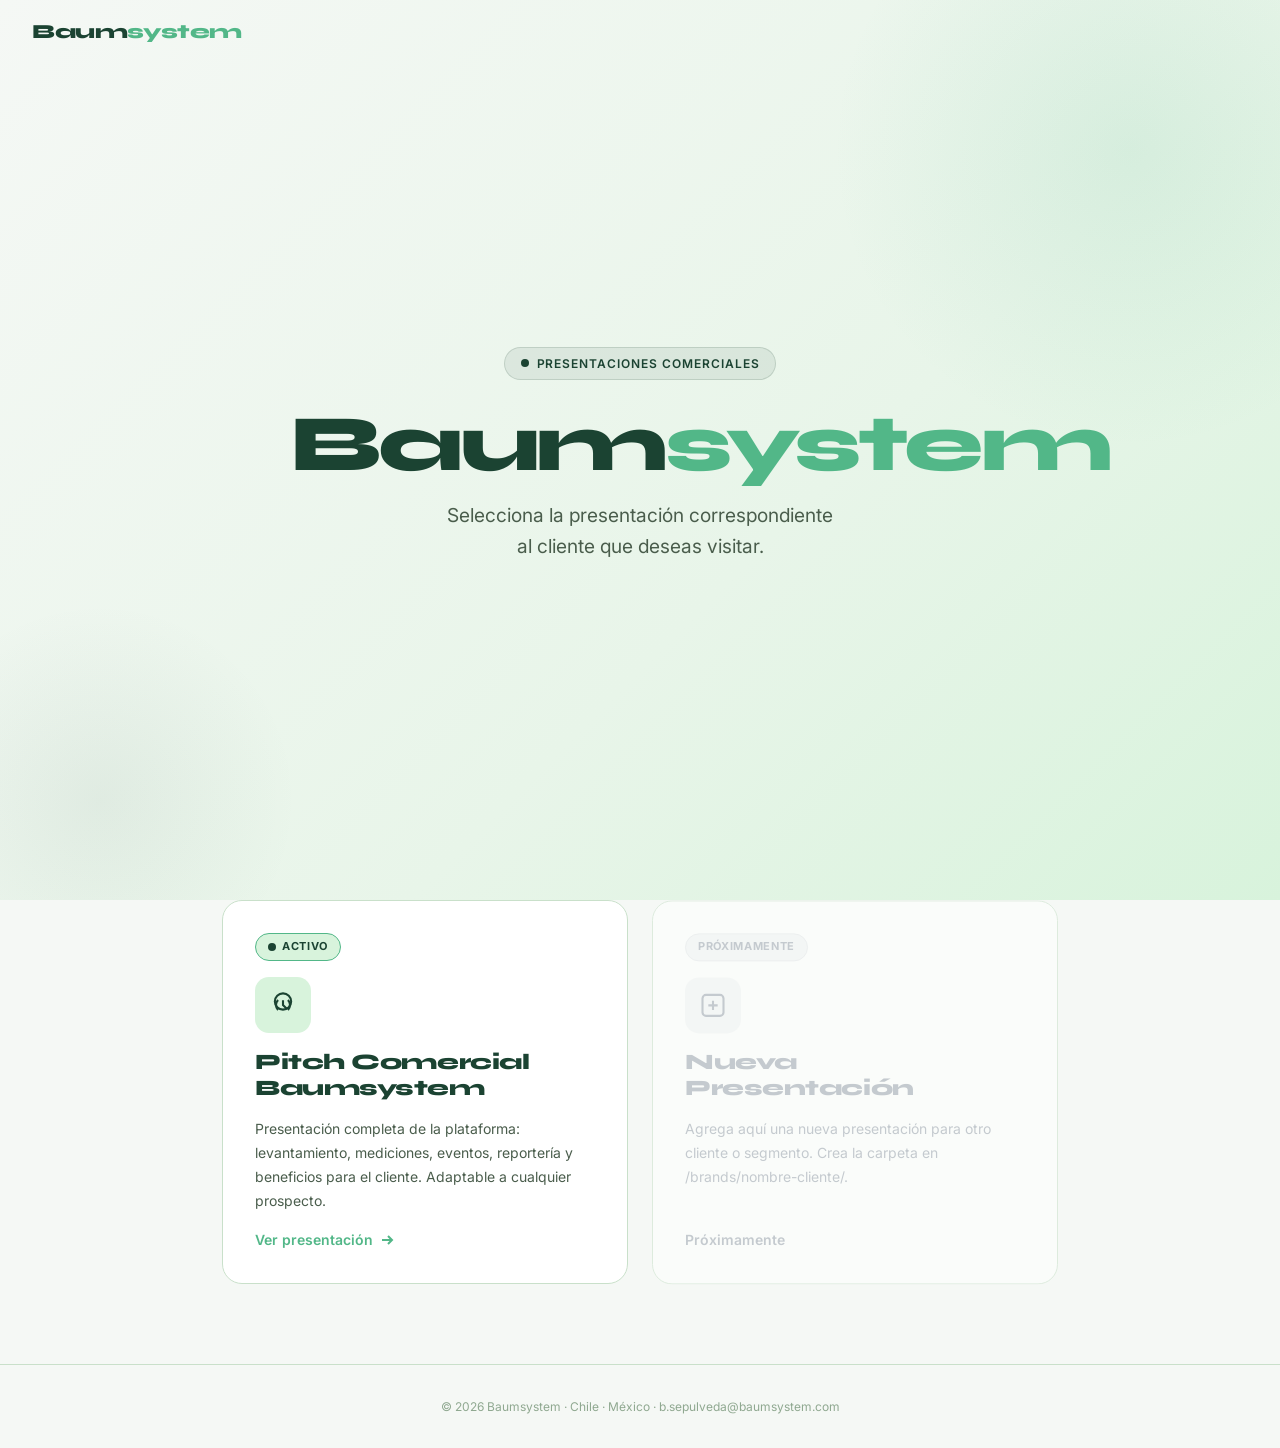
==== index.html @ bb7f71d2 "Add files via upload" ====
<!DOCTYPE html>
<html lang="es">
<head>
  <meta charset="UTF-8" />
  <meta name="viewport" content="width=device-width, initial-scale=1.0" />
  <title>Baumsystem — Presentaciones Comerciales</title>
  <meta name="description" content="Baumsystem: plataforma de gestión de sistemas de riego agrícola." />

  <!-- Google Fonts -->
  <link rel="preconnect" href="https://fonts.googleapis.com" />
  <link rel="preconnect" href="https://fonts.gstatic.com" crossorigin />
  <link href="https://fonts.googleapis.com/css2?family=Syne:wght@700;800&family=Inter:wght@400;500;600;700&display=swap" rel="stylesheet" />

  <!-- Shared styles -->
  <link rel="stylesheet" href="shared/css/base.css" />

  <style>
    /* Landing page specific overrides */
    body { background: #F5F8F5; }

    .landing-hero {
      min-height: 100vh;
      display: flex;
      flex-direction: column;
      align-items: center;
      justify-content: center;
      text-align: center;
      padding: 120px 2rem 4rem;
      background: linear-gradient(135deg, #F5F8F5 0%, #E8F5E9 60%, #D8F3DC 100%);
      position: relative;
      overflow: hidden;
    }

    .landing-hero__decor {
      position: absolute;
      inset: 0;
      pointer-events: none;
      overflow: hidden;
    }

    .landing-hero__decor-circle {
      position: absolute;
      border-radius: 50%;
    }

    .landing-hero__decor-circle--1 {
      width: 600px; height: 600px;
      background: radial-gradient(circle, rgba(82,183,136,0.12) 0%, transparent 70%);
      right: -150px; top: -150px;
    }

    .landing-hero__decor-circle--2 {
      width: 400px; height: 400px;
      background: radial-gradient(circle, rgba(27,67,50,0.06) 0%, transparent 70%);
      left: -100px; bottom: -100px;
    }

    .landing-hero__content {
      position: relative;
      z-index: 1;
      max-width: 700px;
    }

    .landing-hero__badge {
      display: inline-flex;
      align-items: center;
      gap: 8px;
      padding: 6px 16px;
      background: rgba(27,67,50,0.08);
      border: 1px solid rgba(27,67,50,0.15);
      border-radius: 999px;
      font-size: 12px;
      font-weight: 600;
      color: #1B4332;
      letter-spacing: 0.08em;
      text-transform: uppercase;
      margin-bottom: 24px;
    }

    .landing-hero__logo {
      font-family: 'Syne', sans-serif;
      font-size: clamp(2.5rem, 8vw, 5rem);
      font-weight: 800;
      letter-spacing: -0.04em;
      color: #1B4332;
      line-height: 1;
      margin-bottom: 16px;
    }

    .landing-hero__logo span { color: #52B788; }

    .landing-hero__sub {
      font-size: clamp(1rem, 2.5vw, 1.2rem);
      color: #4A5D4C;
      line-height: 1.6;
      margin-bottom: 48px;
    }

    /* Presentations grid */
    .landing-grid {
      max-width: 900px;
      margin: 0 auto;
      padding: 0 2rem 5rem;
      display: grid;
      grid-template-columns: repeat(auto-fit, minmax(280px, 1fr));
      gap: 24px;
    }

    .landing-card {
      background: white;
      border: 1px solid #C9E0CA;
      border-radius: 20px;
      padding: 32px;
      text-decoration: none;
      color: inherit;
      transition: transform 300ms ease, box-shadow 300ms ease, border-color 300ms ease;
      display: flex;
      flex-direction: column;
      gap: 16px;
    }

    .landing-card:hover {
      transform: translateY(-6px);
      box-shadow: 0 24px 64px rgba(0,0,0,0.1);
      border-color: #52B788;
    }

    .landing-card__badge {
      display: inline-flex;
      align-items: center;
      gap: 6px;
      padding: 4px 12px;
      border-radius: 999px;
      font-size: 11px;
      font-weight: 700;
      letter-spacing: 0.06em;
      text-transform: uppercase;
      width: fit-content;
    }

    .landing-card__badge--active {
      background: #D8F3DC;
      color: #1B4332;
      border: 1px solid #52B788;
    }

    .landing-card__badge--coming {
      background: #F3F4F6;
      color: #9CA3AF;
      border: 1px solid #E5E7EB;
    }

    .landing-card__icon {
      width: 56px;
      height: 56px;
      border-radius: 14px;
      background: #D8F3DC;
      display: flex;
      align-items: center;
      justify-content: center;
      color: #1B4332;
    }

    .landing-card__title {
      font-family: 'Syne', sans-serif;
      font-size: 1.375rem;
      font-weight: 800;
      color: #1B4332;
      letter-spacing: -0.02em;
      line-height: 1.2;
    }

    .landing-card__desc {
      font-size: 0.875rem;
      color: #4A5D4C;
      line-height: 1.7;
    }

    .landing-card__cta {
      display: flex;
      align-items: center;
      gap: 6px;
      font-size: 0.875rem;
      font-weight: 600;
      color: #52B788;
      margin-top: auto;
    }

    .landing-card:hover .landing-card__cta svg {
      transform: translateX(4px);
    }

    .landing-card__cta svg {
      transition: transform 200ms ease;
    }

    .landing-card--disabled {
      opacity: 0.55;
      pointer-events: none;
    }

    /* Footer */
    .landing-footer {
      text-align: center;
      padding: 2rem;
      font-size: 0.75rem;
      color: #8FA890;
      border-top: 1px solid #C9E0CA;
    }
  </style>
</head>
<body>

  <!-- Minimal nav -->
  <nav class="site-nav" id="siteNav">
    <span class="nav-logo">Baum<span>system</span></span>
  </nav>

  <!-- Hero -->
  <section class="landing-hero">
    <div class="landing-hero__decor" aria-hidden="true">
      <div class="landing-hero__decor-circle landing-hero__decor-circle--1"></div>
      <div class="landing-hero__decor-circle landing-hero__decor-circle--2"></div>
    </div>

    <div class="landing-hero__content">
      <div class="landing-hero__badge">
        <svg width="8" height="8" viewBox="0 0 8 8" fill="currentColor"><circle cx="4" cy="4" r="4"/></svg>
        Presentaciones Comerciales
      </div>
      <h1 class="landing-hero__logo">Baum<span>system</span></h1>
      <p class="landing-hero__sub">
        Selecciona la presentación correspondiente<br/>al cliente que deseas visitar.
      </p>
    </div>
  </section>

  <!-- Presentations grid -->
  <div class="landing-grid">

    <!-- Baumsystem main pitch -->
    <a href="brands/baumsystem/" class="landing-card">
      <div class="landing-card__badge landing-card__badge--active">
        <svg width="8" height="8" viewBox="0 0 8 8" fill="currentColor"><circle cx="4" cy="4" r="4"/></svg>
        Activo
      </div>
      <div class="landing-card__icon">
        <svg width="28" height="28" fill="none" stroke="currentColor" stroke-width="1.8" viewBox="0 0 24 24">
          <path d="M12 2a7 7 0 1 0 0 14A7 7 0 0 0 12 2z"/>
          <path d="M16.24 7.76a6 6 0 0 1 0 8.49M7.76 16.24a6 6 0 0 1 0-8.49"/>
          <path d="M12 8v4l3 3"/>
        </svg>
      </div>
      <div class="landing-card__title">Pitch Comercial<br/>Baumsystem</div>
      <div class="landing-card__desc">Presentación completa de la plataforma: levantamiento, mediciones, eventos, reportería y beneficios para el cliente. Adaptable a cualquier prospecto.</div>
      <div class="landing-card__cta">
        Ver presentación
        <svg width="16" height="16" viewBox="0 0 16 16" fill="none" stroke="currentColor" stroke-width="2">
          <path d="M3 8h10M9 4l4 4-4 4"/>
        </svg>
      </div>
    </a>

    <!-- Placeholder 2 -->
    <div class="landing-card landing-card--disabled">
      <div class="landing-card__badge landing-card__badge--coming">Próximamente</div>
      <div class="landing-card__icon" style="background:#F3F4F6;color:#9CA3AF;">
        <svg width="28" height="28" fill="none" stroke="currentColor" stroke-width="1.8" viewBox="0 0 24 24">
          <rect x="3" y="3" width="18" height="18" rx="3"/>
          <path d="M12 8v8M8 12h8"/>
        </svg>
      </div>
      <div class="landing-card__title" style="color:#9CA3AF;">Nueva Presentación</div>
      <div class="landing-card__desc" style="color:#9CA3AF;">Agrega aquí una nueva presentación para otro cliente o segmento. Crea la carpeta en /brands/nombre-cliente/.</div>
      <div class="landing-card__cta" style="color:#9CA3AF;">
        Próximamente
      </div>
    </div>

  </div>

  <!-- Footer -->
  <footer class="landing-footer">
    © 2026 Baumsystem · Chile · México · b.sepulveda@baumsystem.com
  </footer>

  <!-- GSAP for nav scroll effect -->
  <script src="https://cdnjs.cloudflare.com/ajax/libs/gsap/3.12.5/gsap.min.js"></script>
  <script src="shared/js/core.js"></script>
  <script>
    // Animate cards on load
    if (typeof gsap !== 'undefined') {
      gsap.from('.landing-hero__content > *', {
        opacity: 0,
        y: 30,
        stagger: 0.15,
        duration: 0.8,
        ease: 'power2.out',
        delay: 0.2
      });

      gsap.from('.landing-card', {
        opacity: 0,
        y: 40,
        stagger: 0.15,
        duration: 0.7,
        ease: 'power2.out',
        delay: 0.6
      });
    }
  </script>
</body>
</html>
---- shared/css/base.css ----
/* =============================================
   BASE.CSS — Baumsystem Pitch Deck System
   Shared styles, variables, layout, components
   ============================================= */

/* ---- 1. CSS Custom Properties (Root) ---- */
:root {
  /* Colors — override in theme.css */
  --color-primary:        #1B4332;
  --color-primary-light:  #2D6A4F;
  --color-accent:         #52B788;
  --color-accent-light:   #74C69D;
  --color-accent-xlight:  #D8F3DC;
  --color-bg:             #F8FAF7;
  --color-surface:        #FFFFFF;
  --color-surface-2:      #F0F4F0;
  --color-border:         #D4E6D4;
  --color-text:           #1C1C1E;
  --color-text-medium:    #4A5568;
  --color-text-light:     #8A9BA8;
  --color-dark-section:   #0D2318;
  --color-dark-text:      #E8F5E9;

  /* Typography */
  --font-sans:   'Inter', -apple-system, BlinkMacSystemFont, sans-serif;
  --font-display:'Syne', 'Inter', sans-serif;
  --font-mono:   'JetBrains Mono', 'Courier New', monospace;

  /* Type scale */
  --text-xs:   0.75rem;
  --text-sm:   0.875rem;
  --text-base: 1rem;
  --text-lg:   1.125rem;
  --text-xl:   1.25rem;
  --text-2xl:  1.5rem;
  --text-3xl:  1.875rem;
  --text-4xl:  2.25rem;
  --text-5xl:  3rem;
  --text-6xl:  3.75rem;
  --text-7xl:  4.5rem;
  --text-8xl:  6rem;

  /* Spacing */
  --space-1:  0.25rem;
  --space-2:  0.5rem;
  --space-3:  0.75rem;
  --space-4:  1rem;
  --space-5:  1.25rem;
  --space-6:  1.5rem;
  --space-8:  2rem;
  --space-10: 2.5rem;
  --space-12: 3rem;
  --space-16: 4rem;
  --space-20: 5rem;
  --space-24: 6rem;
  --space-32: 8rem;

  /* Border radius */
  --radius-sm:   6px;
  --radius-md:   12px;
  --radius-lg:   20px;
  --radius-xl:   32px;
  --radius-full: 9999px;

  /* Shadows */
  --shadow-sm:  0 1px 3px rgba(0,0,0,0.06), 0 1px 2px rgba(0,0,0,0.04);
  --shadow-md:  0 4px 16px rgba(0,0,0,0.08), 0 2px 8px rgba(0,0,0,0.04);
  --shadow-lg:  0 12px 40px rgba(0,0,0,0.10), 0 4px 16px rgba(0,0,0,0.06);
  --shadow-xl:  0 24px 64px rgba(0,0,0,0.12), 0 8px 24px rgba(0,0,0,0.08);

  /* Transitions */
  --transition-fast:   150ms cubic-bezier(0.4, 0, 0.2, 1);
  --transition-base:   300ms cubic-bezier(0.4, 0, 0.2, 1);
  --transition-slow:   500ms cubic-bezier(0.4, 0, 0.2, 1);
}

/* ---- 2. Reset ---- */
*, *::before, *::after {
  box-sizing: border-box;
  margin: 0;
  padding: 0;
}

html {
  scroll-behavior: smooth;
  font-size: 16px;
  -webkit-text-size-adjust: 100%;
}

body {
  font-family: var(--font-sans);
  background-color: var(--color-bg);
  color: var(--color-text);
  line-height: 1.6;
  overflow-x: hidden;
  -webkit-font-smoothing: antialiased;
  -moz-osx-font-smoothing: grayscale;
}

img, video, svg {
  display: block;
  max-width: 100%;
}

a {
  color: inherit;
  text-decoration: none;
}

button {
  cursor: pointer;
  border: none;
  background: none;
  font-family: inherit;
}

ul, ol { list-style: none; }

/* ---- 3. Progress Bar ---- */
.progress-bar {
  position: fixed;
  top: 0;
  left: 0;
  width: 0%;
  height: 3px;
  background: linear-gradient(90deg, var(--color-accent), var(--color-accent-light));
  z-index: 9999;
  transition: width 0.1s linear;
  transform-origin: left;
}

/* ---- 4. Navigation ---- */
.site-nav {
  position: fixed;
  top: 0;
  left: 0;
  right: 0;
  z-index: 100;
  padding: var(--space-4) var(--space-8);
  display: flex;
  align-items: center;
  justify-content: space-between;
  transition: background var(--transition-base), backdrop-filter var(--transition-base);
}

.site-nav.scrolled {
  background: rgba(255,255,255,0.92);
  backdrop-filter: blur(12px);
  -webkit-backdrop-filter: blur(12px);
  border-bottom: 1px solid var(--color-border);
}

.site-nav.dark {
  background: rgba(13,35,24,0.92);
  backdrop-filter: blur(12px);
  -webkit-backdrop-filter: blur(12px);
}

.nav-logo {
  font-family: var(--font-display);
  font-size: var(--text-xl);
  font-weight: 800;
  color: var(--color-primary);
  letter-spacing: -0.02em;
}

.nav-logo span {
  color: var(--color-accent);
}

.nav-links {
  display: flex;
  gap: var(--space-8);
  align-items: center;
}

.nav-links a {
  font-size: var(--text-sm);
  font-weight: 500;
  color: var(--color-text-medium);
  transition: color var(--transition-fast);
}

.nav-links a:hover { color: var(--color-primary); }

.nav-cta {
  padding: var(--space-2) var(--space-6);
  background: var(--color-primary);
  color: white !important;
  border-radius: var(--radius-full);
  font-size: var(--text-sm) !important;
  font-weight: 600 !important;
  transition: background var(--transition-fast), transform var(--transition-fast) !important;
}

.nav-cta:hover {
  background: var(--color-primary-light) !important;
  transform: translateY(-1px);
}

/* ---- 5. Section Base ---- */
.section {
  position: relative;
  min-height: 100vh;
  display: flex;
  align-items: center;
  justify-content: center;
  overflow: hidden;
}

.section--light { background: var(--color-bg); }
.section--surface { background: var(--color-surface); }
.section--dark {
  background: var(--color-dark-section);
  color: var(--color-dark-text);
}
.section--accent { background: var(--color-accent-xlight); }

.section__inner {
  width: 100%;
  max-width: 1200px;
  margin: 0 auto;
  padding: var(--space-24) var(--space-8);
}

.section__inner--wide {
  max-width: 1400px;
}

/* ---- 6. Typography Utilities ---- */
.text-display {
  font-family: var(--font-display);
  font-weight: 800;
  line-height: 1.0;
  letter-spacing: -0.03em;
}

.text-headline {
  font-family: var(--font-display);
  font-weight: 700;
  line-height: 1.15;
  letter-spacing: -0.025em;
}

.text-label {
  font-size: var(--text-xs);
  font-weight: 700;
  letter-spacing: 0.12em;
  text-transform: uppercase;
  color: var(--color-accent);
}

.text-body-lg {
  font-size: var(--text-lg);
  line-height: 1.7;
  color: var(--color-text-medium);
}

/* ---- 7. Buttons ---- */
.btn {
  display: inline-flex;
  align-items: center;
  gap: var(--space-2);
  padding: var(--space-3) var(--space-6);
  border-radius: var(--radius-full);
  font-size: var(--text-sm);
  font-weight: 600;
  font-family: var(--font-sans);
  transition: all var(--transition-base);
  cursor: pointer;
}

.btn--primary {
  background: var(--color-primary);
  color: white;
  border: 2px solid var(--color-primary);
}

.btn--primary:hover {
  background: var(--color-primary-light);
  border-color: var(--color-primary-light);
  transform: translateY(-2px);
  box-shadow: var(--shadow-md);
}

.btn--outline {
  background: transparent;
  color: var(--color-primary);
  border: 2px solid var(--color-primary);
}

.btn--outline:hover {
  background: var(--color-primary);
  color: white;
  transform: translateY(-2px);
}

.btn--ghost {
  background: transparent;
  color: var(--color-text-medium);
  border: 2px solid var(--color-border);
}

.btn--ghost:hover {
  border-color: var(--color-accent);
  color: var(--color-accent);
}

.btn--lg {
  padding: var(--space-4) var(--space-10);
  font-size: var(--text-base);
}

/* Arrow icon in button */
.btn__arrow {
  width: 16px;
  height: 16px;
  transition: transform var(--transition-fast);
}
.btn:hover .btn__arrow { transform: translateX(4px); }

/* ---- 8. Card Component ---- */
.card {
  background: var(--color-surface);
  border: 1px solid var(--color-border);
  border-radius: var(--radius-lg);
  padding: var(--space-8);
  transition: transform var(--transition-base), border-color var(--transition-base), box-shadow var(--transition-base);
}

.card:hover {
  transform: translateY(-4px);
  border-color: var(--color-accent);
  box-shadow: var(--shadow-lg);
}

.card__icon {
  width: 48px;
  height: 48px;
  border-radius: var(--radius-md);
  background: var(--color-accent-xlight);
  display: flex;
  align-items: center;
  justify-content: center;
  margin-bottom: var(--space-5);
  color: var(--color-primary);
}

.card__title {
  font-family: var(--font-display);
  font-size: var(--text-xl);
  font-weight: 700;
  color: var(--color-text);
  margin-bottom: var(--space-3);
}

.card__body {
  font-size: var(--text-sm);
  line-height: 1.7;
  color: var(--color-text-medium);
}

/* ---- 9. Grid Layouts ---- */
.grid-2 {
  display: grid;
  grid-template-columns: repeat(2, 1fr);
  gap: var(--space-8);
}

.grid-3 {
  display: grid;
  grid-template-columns: repeat(3, 1fr);
  gap: var(--space-6);
}

.grid-4 {
  display: grid;
  grid-template-columns: repeat(4, 1fr);
  gap: var(--space-6);
}

/* ---- 10. Phone Mockup (CSS Pure) ---- */
.phone-mockup {
  position: relative;
  width: 260px;
  height: 520px;
  background: #1a1a1a;
  border-radius: 44px;
  padding: 12px;
  box-shadow:
    0 0 0 1px #333,
    0 30px 80px rgba(0,0,0,0.35),
    inset 0 0 0 1px rgba(255,255,255,0.08);
  flex-shrink: 0;
}

.phone-mockup__notch {
  position: absolute;
  top: 12px;
  left: 50%;
  transform: translateX(-50%);
  width: 100px;
  height: 28px;
  background: #1a1a1a;
  border-radius: 0 0 20px 20px;
  z-index: 10;
}

.phone-mockup__notch::after {
  content: '';
  position: absolute;
  top: 8px;
  left: 50%;
  transform: translateX(-50%);
  width: 12px;
  height: 12px;
  border-radius: 50%;
  background: #2a2a2a;
  box-shadow: inset 0 0 0 3px #333;
}

.phone-mockup__screen {
  width: 100%;
  height: 100%;
  border-radius: 34px;
  overflow: hidden;
  background: var(--color-accent-xlight);
  position: relative;
}

.phone-mockup__screen video,
.phone-mockup__screen img {
  width: 100%;
  height: 100%;
  object-fit: cover;
}

/* Side buttons */
.phone-mockup::before {
  content: '';
  position: absolute;
  right: -3px;
  top: 100px;
  width: 3px;
  height: 60px;
  background: #2a2a2a;
  border-radius: 0 3px 3px 0;
  box-shadow: 0 80px 0 #2a2a2a;
}

.phone-mockup::after {
  content: '';
  position: absolute;
  left: -3px;
  top: 80px;
  width: 3px;
  height: 40px;
  background: #2a2a2a;
  border-radius: 3px 0 0 3px;
  box-shadow: 0 55px 0 #2a2a2a, 0 105px 0 #2a2a2a;
}

/* ---- 11. Laptop Mockup (CSS Pure) ---- */
.laptop-mockup {
  position: relative;
  width: 480px;
  flex-shrink: 0;
}

.laptop-mockup__lid {
  width: 100%;
  aspect-ratio: 16 / 10;
  background: #1a1a1a;
  border-radius: 12px 12px 0 0;
  padding: 10px;
  box-shadow:
    0 0 0 1px #333,
    inset 0 0 0 1px rgba(255,255,255,0.06);
  position: relative;
}

.laptop-mockup__lid::before {
  content: '';
  position: absolute;
  top: 6px;
  left: 50%;
  transform: translateX(-50%);
  width: 6px;
  height: 6px;
  border-radius: 50%;
  background: #2a2a2a;
}

.laptop-mockup__screen {
  width: 100%;
  height: 100%;
  border-radius: 6px;
  overflow: hidden;
  background: #0d1117;
}

.laptop-mockup__screen img,
.laptop-mockup__screen video {
  width: 100%;
  height: 100%;
  object-fit: cover;
}

.laptop-mockup__base {
  width: 106%;
  margin-left: -3%;
  height: 14px;
  background: linear-gradient(180deg, #2a2a2a 0%, #1a1a1a 100%);
  border-radius: 0 0 6px 6px;
  box-shadow: 0 2px 8px rgba(0,0,0,0.3);
}

.laptop-mockup__base::after {
  content: '';
  display: block;
  width: 40%;
  margin: 0 auto;
  height: 4px;
  background: #111;
  border-radius: 0 0 4px 4px;
}

/* ---- 12. KPI Counter Card ---- */
.kpi-card {
  background: var(--color-surface);
  border: 1px solid var(--color-border);
  border-radius: var(--radius-lg);
  padding: var(--space-8) var(--space-6);
  text-align: center;
  transition: transform var(--transition-base), box-shadow var(--transition-base);
}

.kpi-card:hover {
  transform: translateY(-4px);
  box-shadow: var(--shadow-lg);
}

.kpi-card__number {
  font-family: var(--font-display);
  font-size: var(--text-5xl);
  font-weight: 800;
  letter-spacing: -0.04em;
  color: var(--color-primary);
  line-height: 1;
  margin-bottom: var(--space-2);
}

.kpi-card__suffix {
  color: var(--color-accent);
}

.kpi-card__label {
  font-size: var(--text-sm);
  color: var(--color-text-medium);
  font-weight: 500;
  line-height: 1.4;
}

/* ---- 13. Section Header ---- */
.section-header {
  text-align: center;
  margin-bottom: var(--space-16);
}

.section-header .text-label {
  margin-bottom: var(--space-4);
  display: block;
}

.section-header h2 {
  font-size: clamp(var(--text-3xl), 5vw, var(--text-5xl));
  font-family: var(--font-display);
  font-weight: 800;
  letter-spacing: -0.03em;
  color: var(--color-text);
  line-height: 1.1;
  margin-bottom: var(--space-5);
}

.section-header p {
  font-size: var(--text-lg);
  color: var(--color-text-medium);
  max-width: 600px;
  margin: 0 auto;
  line-height: 1.7;
}

/* Dark section header */
.section--dark .section-header h2 {
  color: var(--color-dark-text);
}

/* ---- 14. Tag / Badge ---- */
.tag {
  display: inline-flex;
  align-items: center;
  gap: var(--space-1);
  padding: var(--space-1) var(--space-3);
  border-radius: var(--radius-full);
  font-size: var(--text-xs);
  font-weight: 600;
  letter-spacing: 0.04em;
}

.tag--accent {
  background: var(--color-accent-xlight);
  color: var(--color-primary);
  border: 1px solid var(--color-accent);
}

.tag--dark {
  background: rgba(255,255,255,0.1);
  color: var(--color-dark-text);
  border: 1px solid rgba(255,255,255,0.15);
}

/* ---- 15. Dividers & Decorators ---- */
.divider {
  width: 60px;
  height: 3px;
  background: var(--color-accent);
  border-radius: var(--radius-full);
  margin: var(--space-5) auto;
}

/* ---- 16. Tab Nav ---- */
.tab-nav {
  display: flex;
  gap: var(--space-2);
  padding: var(--space-2);
  background: var(--color-surface-2);
  border-radius: var(--radius-full);
  width: fit-content;
  margin: 0 auto var(--space-12);
}

.tab-btn {
  padding: var(--space-3) var(--space-6);
  border-radius: var(--radius-full);
  font-size: var(--text-sm);
  font-weight: 600;
  color: var(--color-text-medium);
  background: transparent;
  border: none;
  cursor: pointer;
  transition: all var(--transition-base);
  white-space: nowrap;
}

.tab-btn.active {
  background: var(--color-primary);
  color: white;
  box-shadow: var(--shadow-md);
}

/* ---- 17. Step / Process ---- */
.step {
  display: flex;
  gap: var(--space-6);
  align-items: flex-start;
}

.step__number {
  width: 48px;
  height: 48px;
  border-radius: 50%;
  background: var(--color-accent-xlight);
  border: 2px solid var(--color-accent);
  display: flex;
  align-items: center;
  justify-content: center;
  font-family: var(--font-display);
  font-size: var(--text-lg);
  font-weight: 800;
  color: var(--color-primary);
  flex-shrink: 0;
}

.step__content { flex: 1; }

.step__title {
  font-family: var(--font-display);
  font-size: var(--text-xl);
  font-weight: 700;
  color: var(--color-text);
  margin-bottom: var(--space-2);
}

.step__body {
  font-size: var(--text-sm);
  color: var(--color-text-medium);
  line-height: 1.7;
}

/* ---- 18. Feature List ---- */
.feature-list {
  display: flex;
  flex-direction: column;
  gap: var(--space-4);
}

.feature-item {
  display: flex;
  align-items: flex-start;
  gap: var(--space-4);
}

.feature-item__icon {
  width: 24px;
  height: 24px;
  border-radius: 50%;
  background: var(--color-accent-xlight);
  display: flex;
  align-items: center;
  justify-content: center;
  flex-shrink: 0;
  margin-top: 2px;
}

.feature-item__icon svg {
  color: var(--color-accent);
}

.feature-item__text {
  font-size: var(--text-base);
  color: var(--color-text-medium);
  line-height: 1.6;
}

.feature-item__text strong {
  color: var(--color-text);
  font-weight: 600;
}

/* ---- 19. Quote / Highlight Box ---- */
.highlight-box {
  background: var(--color-accent-xlight);
  border-left: 4px solid var(--color-accent);
  border-radius: 0 var(--radius-md) var(--radius-md) 0;
  padding: var(--space-6) var(--space-8);
  font-size: var(--text-lg);
  font-style: italic;
  color: var(--color-primary);
  font-weight: 500;
}

/* ---- 20. Responsive ---- */
@media (max-width: 1024px) {
  .grid-3 { grid-template-columns: repeat(2, 1fr); }
  .grid-4 { grid-template-columns: repeat(2, 1fr); }
  .laptop-mockup { width: 360px; }
}

@media (max-width: 768px) {
  :root {
    --text-5xl: 2.5rem;
    --text-6xl: 3rem;
    --text-7xl: 3.5rem;
    --text-8xl: 4rem;
  }

  .section__inner { padding: var(--space-16) var(--space-5); }
  .grid-2 { grid-template-columns: 1fr; }
  .grid-3 { grid-template-columns: 1fr; }
  .grid-4 { grid-template-columns: repeat(2, 1fr); }

  .site-nav { padding: var(--space-4) var(--space-5); }
  .nav-links { display: none; }

  .phone-mockup { width: 200px; height: 400px; border-radius: 36px; }
  .laptop-mockup { width: 280px; }

  .tab-nav {
    flex-wrap: wrap;
    border-radius: var(--radius-xl);
    width: 100%;
    justify-content: center;
  }
}

@media (max-width: 480px) {
  .grid-4 { grid-template-columns: 1fr; }
  .section-header h2 { font-size: var(--text-3xl); }
}

/* ---- 21. Scroll-driven animation base states ---- */
.anim-fade-up {
  opacity: 0;
  transform: translateY(40px);
}

.anim-fade-left {
  opacity: 0;
  transform: translateX(-40px);
}

.anim-fade-right {
  opacity: 0;
  transform: translateX(40px);
}

.anim-scale-in {
  opacity: 0;
  transform: scale(0.92);
}

/* ---- 22. Dashboard UI mockup inside phone/laptop ---- */
.ui-dashboard {
  width: 100%;
  height: 100%;
  background: #f8faf7;
  padding: 12px;
  display: flex;
  flex-direction: column;
  gap: 8px;
  overflow: hidden;
}

.ui-header {
  background: #1B4332;
  border-radius: 8px;
  padding: 10px 12px;
  display: flex;
  align-items: center;
  justify-content: space-between;
}

.ui-header__title {
  color: white;
  font-size: 9px;
  font-weight: 700;
  font-family: var(--font-sans);
}

.ui-header__dot {
  width: 6px;
  height: 6px;
  border-radius: 50%;
  background: #74C69D;
}

.ui-kpi-row {
  display: grid;
  grid-template-columns: repeat(3, 1fr);
  gap: 6px;
}

.ui-kpi-item {
  background: white;
  border-radius: 6px;
  padding: 8px 6px;
  text-align: center;
  border: 1px solid #D8F3DC;
}

.ui-kpi-item__val {
  font-size: 11px;
  font-weight: 800;
  color: #1B4332;
  font-family: var(--font-sans);
}

.ui-kpi-item__lbl {
  font-size: 6px;
  color: #8A9BA8;
  font-family: var(--font-sans);
  margin-top: 2px;
}

.ui-chart-area {
  background: white;
  border-radius: 8px;
  padding: 10px;
  flex: 1;
  border: 1px solid #D8F3DC;
  display: flex;
  flex-direction: column;
  gap: 6px;
}

.ui-chart-label {
  font-size: 7px;
  font-weight: 700;
  color: #4A5568;
  font-family: var(--font-sans);
}

.ui-chart-bars {
  display: flex;
  align-items: flex-end;
  gap: 4px;
  height: 50px;
}

.ui-chart-bar {
  flex: 1;
  background: #D8F3DC;
  border-radius: 3px 3px 0 0;
  transition: height 1s ease;
}

.ui-chart-bar--active { background: #1B4332; }
.ui-chart-bar--accent { background: #52B788; }

.ui-status-row {
  display: flex;
  gap: 6px;
}

.ui-status-pill {
  display: flex;
  align-items: center;
  gap: 4px;
  padding: 4px 8px;
  border-radius: 20px;
  font-size: 7px;
  font-weight: 600;
  font-family: var(--font-sans);
}

.ui-status-pill--green { background: #D8F3DC; color: #1B4332; }
.ui-status-pill--red   { background: #FFE4E4; color: #D00; }
.ui-status-pill--orange{ background: #FFF3CD; color: #856404; }

.ui-status-pill__dot {
  width: 5px;
  height: 5px;
  border-radius: 50%;
}

.ui-status-pill--green .ui-status-pill__dot { background: #52B788; }
.ui-status-pill--red .ui-status-pill__dot   { background: #F00; }
.ui-status-pill--orange .ui-status-pill__dot{ background: #FFC107; }

/* ---- 23. Semaphore dots ---- */
.semaphore {
  display: flex;
  gap: var(--space-2);
  align-items: center;
}

.semaphore__dot {
  width: 12px;
  height: 12px;
  border-radius: 50%;
  box-shadow: 0 0 8px currentColor;
}

.semaphore__dot--green  { background: #22c55e; color: #22c55e; }
.semaphore__dot--orange { background: #f59e0b; color: #f59e0b; }
.semaphore__dot--red    { background: #ef4444; color: #ef4444; }
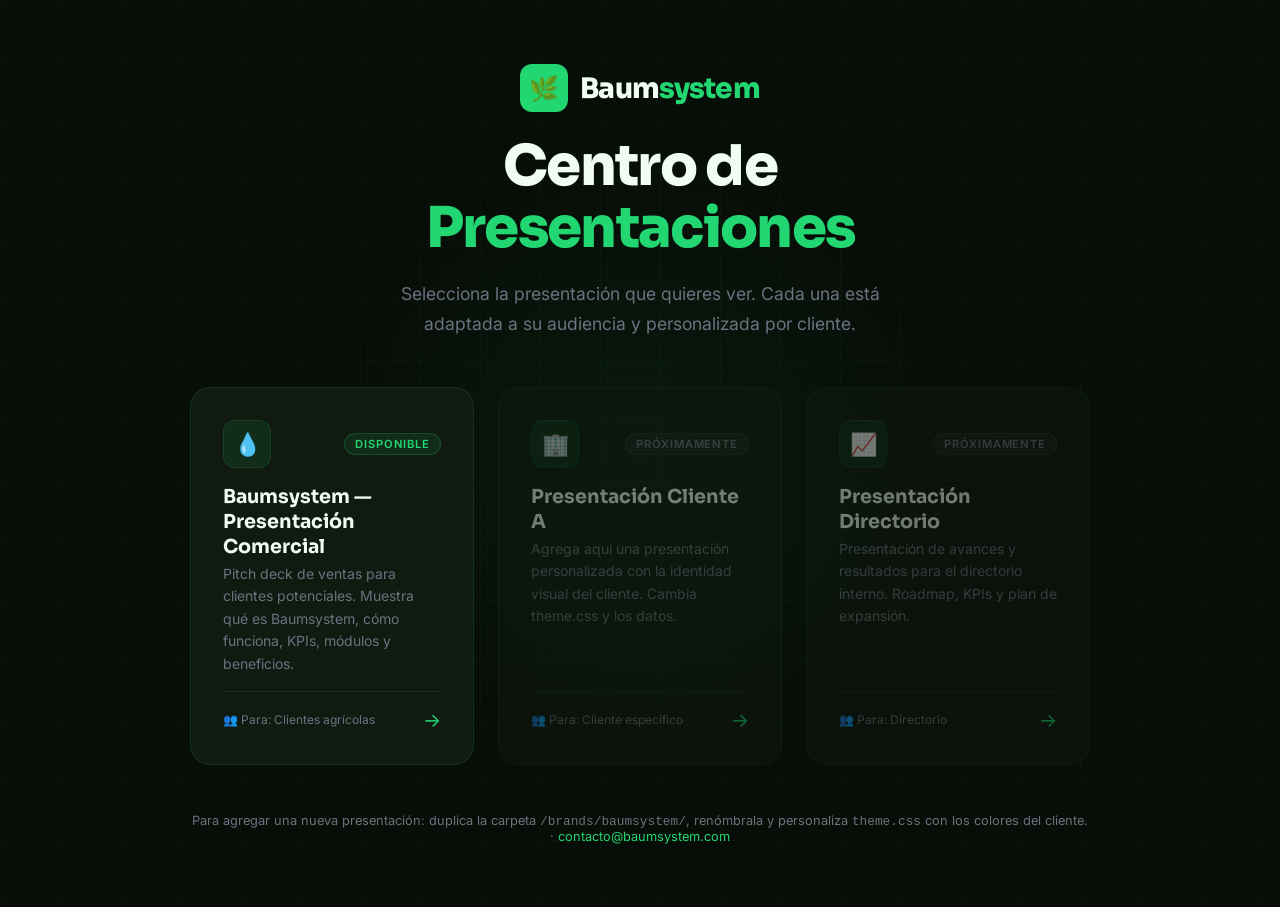
==== commit 3a6b3c9b: "Add files via upload" ====
--- a/index.html
+++ b/index.html
@@ -1,313 +1,345 @@
 <!DOCTYPE html>
 <html lang="es">
 <head>
-  <meta charset="UTF-8" />
-  <meta name="viewport" content="width=device-width, initial-scale=1.0" />
-  <title>Baumsystem — Presentaciones Comerciales</title>
-  <meta name="description" content="Baumsystem: plataforma de gestión de sistemas de riego agrícola." />
-
-  <!-- Google Fonts -->
-  <link rel="preconnect" href="https://fonts.googleapis.com" />
-  <link rel="preconnect" href="https://fonts.gstatic.com" crossorigin />
-  <link href="https://fonts.googleapis.com/css2?family=Syne:wght@700;800&family=Inter:wght@400;500;600;700&display=swap" rel="stylesheet" />
-
-  <!-- Shared styles -->
-  <link rel="stylesheet" href="shared/css/base.css" />
+  <meta charset="UTF-8">
+  <meta name="viewport" content="width=device-width, initial-scale=1.0">
+  <title>Baumsystem — Presentaciones</title>
+  <link rel="preconnect" href="https://fonts.googleapis.com">
+  <link rel="stylesheet" href="https://fonts.googleapis.com/css2?family=Sora:wght@400;600;700;800&family=Inter:wght@400;500;600&display=swap">
 
   <style>
-    /* Landing page specific overrides */
-    body { background: #F5F8F5; }
-
-    .landing-hero {
+    *, *::before, *::after { box-sizing: border-box; margin: 0; padding: 0; }
+
+    :root {
+      --color-bg:      #070d07;
+      --color-bg-2:    #0c160c;
+      --color-card:    #101a10;
+      --color-primary: #22d672;
+      --color-accent:  #6ee7b7;
+      --color-text:    #f0fdf4;
+      --color-muted:   #6b7280;
+      --color-border:  rgba(34, 214, 114, 0.12);
+      --font-heading:  'Sora', sans-serif;
+      --font-body:     'Inter', sans-serif;
+    }
+
+    html, body {
+      background: var(--color-bg);
+      color: var(--color-text);
+      font-family: var(--font-body);
       min-height: 100vh;
+      -webkit-font-smoothing: antialiased;
+    }
+
+    .page {
+      min-height: 100vh;
       display: flex;
       flex-direction: column;
       align-items: center;
       justify-content: center;
-      text-align: center;
-      padding: 120px 2rem 4rem;
-      background: linear-gradient(135deg, #F5F8F5 0%, #E8F5E9 60%, #D8F3DC 100%);
+      padding: 4rem 1.5rem;
       position: relative;
       overflow: hidden;
     }
 
-    .landing-hero__decor {
+    /* Fondo grid */
+    .page::before {
+      content: '';
       position: absolute;
       inset: 0;
+      background-image:
+        linear-gradient(rgba(34,214,114,0.04) 1px, transparent 1px),
+        linear-gradient(90deg, rgba(34,214,114,0.04) 1px, transparent 1px);
+      background-size: 60px 60px;
       pointer-events: none;
-      overflow: hidden;
-    }
-
-    .landing-hero__decor-circle {
+    }
+
+    /* Glow central */
+    .page::after {
+      content: '';
       position: absolute;
-      border-radius: 50%;
-    }
-
-    .landing-hero__decor-circle--1 {
-      width: 600px; height: 600px;
-      background: radial-gradient(circle, rgba(82,183,136,0.12) 0%, transparent 70%);
-      right: -150px; top: -150px;
-    }
-
-    .landing-hero__decor-circle--2 {
-      width: 400px; height: 400px;
-      background: radial-gradient(circle, rgba(27,67,50,0.06) 0%, transparent 70%);
-      left: -100px; bottom: -100px;
-    }
-
-    .landing-hero__content {
+      top: 50%;
+      left: 50%;
+      transform: translate(-50%, -50%);
+      width: 700px;
+      height: 700px;
+      background: radial-gradient(circle, rgba(34,214,114,0.06) 0%, transparent 65%);
+      pointer-events: none;
+    }
+
+    .content {
       position: relative;
       z-index: 1;
-      max-width: 700px;
-    }
-
-    .landing-hero__badge {
+      text-align: center;
+      max-width: 900px;
+      width: 100%;
+    }
+
+    .logo {
       display: inline-flex;
       align-items: center;
-      gap: 8px;
-      padding: 6px 16px;
-      background: rgba(27,67,50,0.08);
-      border: 1px solid rgba(27,67,50,0.15);
-      border-radius: 999px;
-      font-size: 12px;
+      gap: 12px;
+      margin-bottom: 1.5rem;
+    }
+
+    .logo__icon {
+      width: 48px;
+      height: 48px;
+      background: var(--color-primary);
+      border-radius: 12px;
+      display: flex;
+      align-items: center;
+      justify-content: center;
+      font-size: 24px;
+    }
+
+    .logo__text {
+      font-family: var(--font-heading);
+      font-size: 1.75rem;
+      font-weight: 800;
+      letter-spacing: -0.03em;
+    }
+
+    .logo__text span { color: var(--color-primary); }
+
+    .headline {
+      font-family: var(--font-heading);
+      font-size: clamp(2rem, 5vw, 3.5rem);
+      font-weight: 800;
+      letter-spacing: -0.03em;
+      line-height: 1.1;
+      margin-bottom: 1.25rem;
+    }
+
+    .headline span { color: var(--color-primary); }
+
+    .subtitle {
+      font-size: 1.1rem;
+      color: var(--color-muted);
+      max-width: 480px;
+      margin: 0 auto 3rem;
+      line-height: 1.7;
+    }
+
+    /* Grid de presentaciones */
+    .presentations-grid {
+      display: grid;
+      grid-template-columns: repeat(auto-fit, minmax(280px, 1fr));
+      gap: 1.5rem;
+      text-align: left;
+    }
+
+    .pres-card {
+      background: var(--color-card);
+      border: 1px solid var(--color-border);
+      border-radius: 20px;
+      padding: 2rem;
+      text-decoration: none;
+      color: inherit;
+      transition: all 0.3s cubic-bezier(0.16,1,0.3,1);
+      display: flex;
+      flex-direction: column;
+      gap: 1rem;
+      position: relative;
+      overflow: hidden;
+    }
+
+    .pres-card::before {
+      content: '';
+      position: absolute;
+      top: 0; left: 0; right: 0;
+      height: 2px;
+      background: linear-gradient(90deg, var(--color-primary), var(--color-accent));
+      transform: scaleX(0);
+      transform-origin: left;
+      transition: transform 0.4s ease;
+    }
+
+    .pres-card:hover {
+      border-color: rgba(34,214,114,0.4);
+      transform: translateY(-6px);
+      box-shadow: 0 20px 60px rgba(0,0,0,0.5), 0 0 40px rgba(34,214,114,0.1);
+    }
+
+    .pres-card:hover::before { transform: scaleX(1); }
+
+    .pres-card__header {
+      display: flex;
+      align-items: center;
+      justify-content: space-between;
+    }
+
+    .pres-card__icon {
+      width: 48px;
+      height: 48px;
+      background: rgba(34,214,114,0.1);
+      border: 1px solid var(--color-border);
+      border-radius: 12px;
+      display: flex;
+      align-items: center;
+      justify-content: center;
+      font-size: 22px;
+    }
+
+    .pres-card__badge {
+      font-size: 0.7rem;
       font-weight: 600;
-      color: #1B4332;
       letter-spacing: 0.08em;
       text-transform: uppercase;
-      margin-bottom: 24px;
-    }
-
-    .landing-hero__logo {
-      font-family: 'Syne', sans-serif;
-      font-size: clamp(2.5rem, 8vw, 5rem);
-      font-weight: 800;
-      letter-spacing: -0.04em;
-      color: #1B4332;
-      line-height: 1;
-      margin-bottom: 16px;
-    }
-
-    .landing-hero__logo span { color: #52B788; }
-
-    .landing-hero__sub {
-      font-size: clamp(1rem, 2.5vw, 1.2rem);
-      color: #4A5D4C;
+      color: var(--color-primary);
+      background: rgba(34,214,114,0.1);
+      border: 1px solid rgba(34,214,114,0.2);
+      padding: 3px 10px;
+      border-radius: 999px;
+    }
+
+    .pres-card__badge--soon {
+      color: var(--color-muted);
+      background: rgba(107,114,128,0.1);
+      border-color: rgba(107,114,128,0.2);
+    }
+
+    .pres-card__title {
+      font-family: var(--font-heading);
+      font-size: 1.2rem;
+      font-weight: 700;
+      color: var(--color-text);
+      margin-bottom: 0.25rem;
+    }
+
+    .pres-card__desc {
+      font-size: 0.875rem;
+      color: var(--color-muted);
       line-height: 1.6;
-      margin-bottom: 48px;
-    }
-
-    /* Presentations grid */
-    .landing-grid {
-      max-width: 900px;
-      margin: 0 auto;
-      padding: 0 2rem 5rem;
-      display: grid;
-      grid-template-columns: repeat(auto-fit, minmax(280px, 1fr));
-      gap: 24px;
-    }
-
-    .landing-card {
-      background: white;
-      border: 1px solid #C9E0CA;
-      border-radius: 20px;
-      padding: 32px;
+    }
+
+    .pres-card__footer {
+      display: flex;
+      align-items: center;
+      justify-content: space-between;
+      margin-top: auto;
+      padding-top: 1rem;
+      border-top: 1px solid var(--color-border);
+    }
+
+    .pres-card__target {
+      font-size: 0.75rem;
+      color: var(--color-muted);
+    }
+
+    .pres-card__arrow {
+      font-size: 1.2rem;
+      color: var(--color-primary);
+      transition: transform 0.2s;
+    }
+
+    .pres-card:hover .pres-card__arrow { transform: translateX(4px); }
+
+    .pres-card--disabled {
+      pointer-events: none;
+      opacity: 0.45;
+    }
+
+    .footer-note {
+      margin-top: 3rem;
+      font-size: 0.8rem;
+      color: var(--color-muted);
+    }
+
+    .footer-note a {
+      color: var(--color-primary);
       text-decoration: none;
-      color: inherit;
-      transition: transform 300ms ease, box-shadow 300ms ease, border-color 300ms ease;
-      display: flex;
-      flex-direction: column;
-      gap: 16px;
-    }
-
-    .landing-card:hover {
-      transform: translateY(-6px);
-      box-shadow: 0 24px 64px rgba(0,0,0,0.1);
-      border-color: #52B788;
-    }
-
-    .landing-card__badge {
-      display: inline-flex;
-      align-items: center;
-      gap: 6px;
-      padding: 4px 12px;
-      border-radius: 999px;
-      font-size: 11px;
-      font-weight: 700;
-      letter-spacing: 0.06em;
-      text-transform: uppercase;
-      width: fit-content;
-    }
-
-    .landing-card__badge--active {
-      background: #D8F3DC;
-      color: #1B4332;
-      border: 1px solid #52B788;
-    }
-
-    .landing-card__badge--coming {
-      background: #F3F4F6;
-      color: #9CA3AF;
-      border: 1px solid #E5E7EB;
-    }
-
-    .landing-card__icon {
-      width: 56px;
-      height: 56px;
-      border-radius: 14px;
-      background: #D8F3DC;
-      display: flex;
-      align-items: center;
-      justify-content: center;
-      color: #1B4332;
-    }
-
-    .landing-card__title {
-      font-family: 'Syne', sans-serif;
-      font-size: 1.375rem;
-      font-weight: 800;
-      color: #1B4332;
-      letter-spacing: -0.02em;
-      line-height: 1.2;
-    }
-
-    .landing-card__desc {
-      font-size: 0.875rem;
-      color: #4A5D4C;
-      line-height: 1.7;
-    }
-
-    .landing-card__cta {
-      display: flex;
-      align-items: center;
-      gap: 6px;
-      font-size: 0.875rem;
-      font-weight: 600;
-      color: #52B788;
-      margin-top: auto;
-    }
-
-    .landing-card:hover .landing-card__cta svg {
-      transform: translateX(4px);
-    }
-
-    .landing-card__cta svg {
-      transition: transform 200ms ease;
-    }
-
-    .landing-card--disabled {
-      opacity: 0.55;
-      pointer-events: none;
-    }
-
-    /* Footer */
-    .landing-footer {
-      text-align: center;
-      padding: 2rem;
-      font-size: 0.75rem;
-      color: #8FA890;
-      border-top: 1px solid #C9E0CA;
+    }
+
+    @media (max-width: 600px) {
+      .headline { font-size: 1.8rem; }
+      .presentations-grid { grid-template-columns: 1fr; }
     }
   </style>
 </head>
 <body>
-
-  <!-- Minimal nav -->
-  <nav class="site-nav" id="siteNav">
-    <span class="nav-logo">Baum<span>system</span></span>
-  </nav>
-
-  <!-- Hero -->
-  <section class="landing-hero">
-    <div class="landing-hero__decor" aria-hidden="true">
-      <div class="landing-hero__decor-circle landing-hero__decor-circle--1"></div>
-      <div class="landing-hero__decor-circle landing-hero__decor-circle--2"></div>
+  <div class="page">
+    <div class="content">
+
+      <!-- Logo -->
+      <div class="logo">
+        <div class="logo__icon">🌿</div>
+        <div class="logo__text">Baum<span>system</span></div>
+      </div>
+
+      <!-- Headline -->
+      <h1 class="headline">
+        Centro de<br><span>Presentaciones</span>
+      </h1>
+      <p class="subtitle">
+        Selecciona la presentación que quieres ver. Cada una está adaptada a su audiencia y personalizada por cliente.
+      </p>
+
+      <!-- Grid de presentaciones -->
+      <div class="presentations-grid">
+
+        <!-- Baumsystem (activa) -->
+        <a href="/brands/baumsystem/" class="pres-card">
+          <div class="pres-card__header">
+            <div class="pres-card__icon">💧</div>
+            <span class="pres-card__badge">Disponible</span>
+          </div>
+          <div>
+            <div class="pres-card__title">Baumsystem — Presentación Comercial</div>
+            <p class="pres-card__desc">
+              Pitch deck de ventas para clientes potenciales. Muestra qué es Baumsystem, cómo funciona, KPIs, módulos y beneficios.
+            </p>
+          </div>
+          <div class="pres-card__footer">
+            <span class="pres-card__target">👥 Para: Clientes agrícolas</span>
+            <span class="pres-card__arrow">→</span>
+          </div>
+        </a>
+
+        <!-- Placeholder: cliente personalizado -->
+        <div class="pres-card pres-card--disabled">
+          <div class="pres-card__header">
+            <div class="pres-card__icon">🏢</div>
+            <span class="pres-card__badge pres-card__badge--soon">Próximamente</span>
+          </div>
+          <div>
+            <div class="pres-card__title">Presentación Cliente A</div>
+            <p class="pres-card__desc">
+              Agrega aquí una presentación personalizada con la identidad visual del cliente. Cambia theme.css y los datos.
+            </p>
+          </div>
+          <div class="pres-card__footer">
+            <span class="pres-card__target">👥 Para: Cliente específico</span>
+            <span class="pres-card__arrow">→</span>
+          </div>
+        </div>
+
+        <!-- Placeholder: otra presentación -->
+        <div class="pres-card pres-card--disabled">
+          <div class="pres-card__header">
+            <div class="pres-card__icon">📈</div>
+            <span class="pres-card__badge pres-card__badge--soon">Próximamente</span>
+          </div>
+          <div>
+            <div class="pres-card__title">Presentación Directorio</div>
+            <p class="pres-card__desc">
+              Presentación de avances y resultados para el directorio interno. Roadmap, KPIs y plan de expansión.
+            </p>
+          </div>
+          <div class="pres-card__footer">
+            <span class="pres-card__target">👥 Para: Directorio</span>
+            <span class="pres-card__arrow">→</span>
+          </div>
+        </div>
+
+      </div>
+
+      <p class="footer-note">
+        Para agregar una nueva presentación: duplica la carpeta <code>/brands/baumsystem/</code>, renómbrala y personaliza <code>theme.css</code> con los colores del cliente. ·
+        <a href="mailto:contacto@baumsystem.com">contacto@baumsystem.com</a>
+      </p>
+
     </div>
-
-    <div class="landing-hero__content">
-      <div class="landing-hero__badge">
-        <svg width="8" height="8" viewBox="0 0 8 8" fill="currentColor"><circle cx="4" cy="4" r="4"/></svg>
-        Presentaciones Comerciales
-      </div>
-      <h1 class="landing-hero__logo">Baum<span>system</span></h1>
-      <p class="landing-hero__sub">
-        Selecciona la presentación correspondiente<br/>al cliente que deseas visitar.
-      </p>
-    </div>
-  </section>
-
-  <!-- Presentations grid -->
-  <div class="landing-grid">
-
-    <!-- Baumsystem main pitch -->
-    <a href="brands/baumsystem/" class="landing-card">
-      <div class="landing-card__badge landing-card__badge--active">
-        <svg width="8" height="8" viewBox="0 0 8 8" fill="currentColor"><circle cx="4" cy="4" r="4"/></svg>
-        Activo
-      </div>
-      <div class="landing-card__icon">
-        <svg width="28" height="28" fill="none" stroke="currentColor" stroke-width="1.8" viewBox="0 0 24 24">
-          <path d="M12 2a7 7 0 1 0 0 14A7 7 0 0 0 12 2z"/>
-          <path d="M16.24 7.76a6 6 0 0 1 0 8.49M7.76 16.24a6 6 0 0 1 0-8.49"/>
-          <path d="M12 8v4l3 3"/>
-        </svg>
-      </div>
-      <div class="landing-card__title">Pitch Comercial<br/>Baumsystem</div>
-      <div class="landing-card__desc">Presentación completa de la plataforma: levantamiento, mediciones, eventos, reportería y beneficios para el cliente. Adaptable a cualquier prospecto.</div>
-      <div class="landing-card__cta">
-        Ver presentación
-        <svg width="16" height="16" viewBox="0 0 16 16" fill="none" stroke="currentColor" stroke-width="2">
-          <path d="M3 8h10M9 4l4 4-4 4"/>
-        </svg>
-      </div>
-    </a>
-
-    <!-- Placeholder 2 -->
-    <div class="landing-card landing-card--disabled">
-      <div class="landing-card__badge landing-card__badge--coming">Próximamente</div>
-      <div class="landing-card__icon" style="background:#F3F4F6;color:#9CA3AF;">
-        <svg width="28" height="28" fill="none" stroke="currentColor" stroke-width="1.8" viewBox="0 0 24 24">
-          <rect x="3" y="3" width="18" height="18" rx="3"/>
-          <path d="M12 8v8M8 12h8"/>
-        </svg>
-      </div>
-      <div class="landing-card__title" style="color:#9CA3AF;">Nueva Presentación</div>
-      <div class="landing-card__desc" style="color:#9CA3AF;">Agrega aquí una nueva presentación para otro cliente o segmento. Crea la carpeta en /brands/nombre-cliente/.</div>
-      <div class="landing-card__cta" style="color:#9CA3AF;">
-        Próximamente
-      </div>
-    </div>
-
   </div>
-
-  <!-- Footer -->
-  <footer class="landing-footer">
-    © 2026 Baumsystem · Chile · México · b.sepulveda@baumsystem.com
-  </footer>
-
-  <!-- GSAP for nav scroll effect -->
-  <script src="https://cdnjs.cloudflare.com/ajax/libs/gsap/3.12.5/gsap.min.js"></script>
-  <script src="shared/js/core.js"></script>
-  <script>
-    // Animate cards on load
-    if (typeof gsap !== 'undefined') {
-      gsap.from('.landing-hero__content > *', {
-        opacity: 0,
-        y: 30,
-        stagger: 0.15,
-        duration: 0.8,
-        ease: 'power2.out',
-        delay: 0.2
-      });
-
-      gsap.from('.landing-card', {
-        opacity: 0,
-        y: 40,
-        stagger: 0.15,
-        duration: 0.7,
-        ease: 'power2.out',
-        delay: 0.6
-      });
-    }
-  </script>
 </body>
 </html>
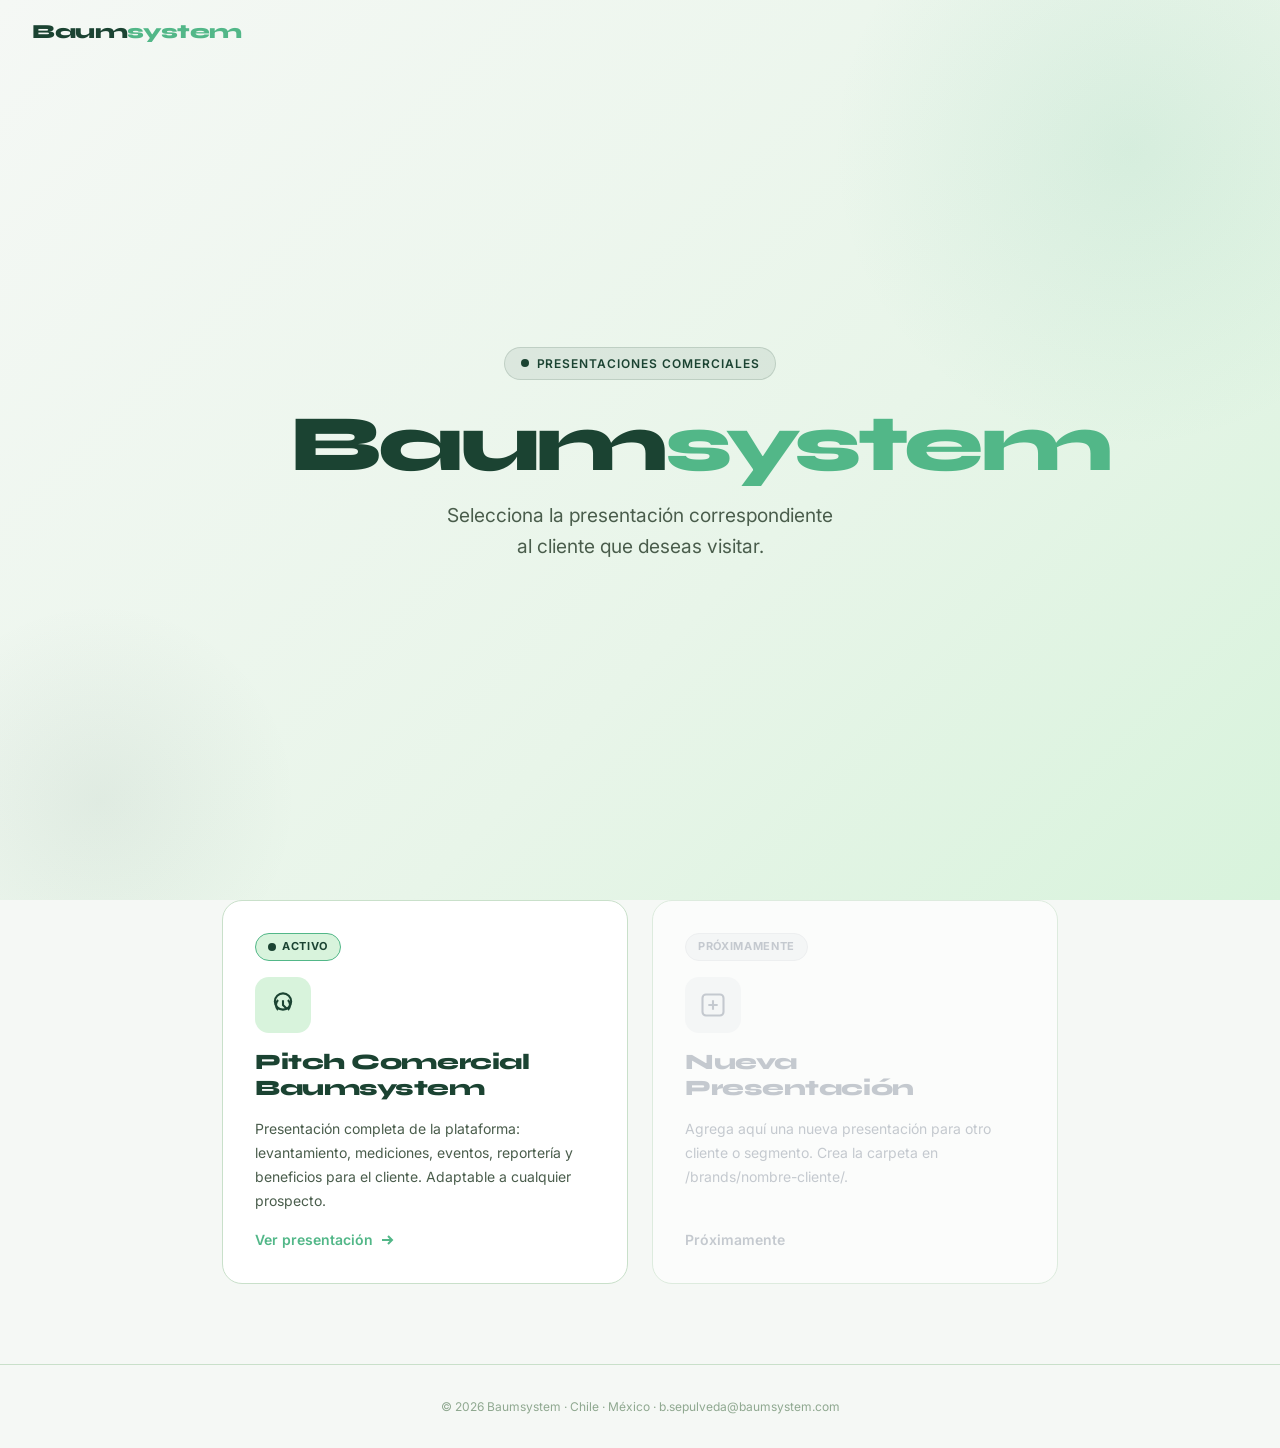
==== commit 95b3c9b2: "Add files via upload" ====
--- a/index.html
+++ b/index.html
@@ -1,345 +1,313 @@
 <!DOCTYPE html>
 <html lang="es">
 <head>
-  <meta charset="UTF-8">
-  <meta name="viewport" content="width=device-width, initial-scale=1.0">
-  <title>Baumsystem — Presentaciones</title>
-  <link rel="preconnect" href="https://fonts.googleapis.com">
-  <link rel="stylesheet" href="https://fonts.googleapis.com/css2?family=Sora:wght@400;600;700;800&family=Inter:wght@400;500;600&display=swap">
+  <meta charset="UTF-8" />
+  <meta name="viewport" content="width=device-width, initial-scale=1.0" />
+  <title>Baumsystem — Presentaciones Comerciales</title>
+  <meta name="description" content="Baumsystem: plataforma de gestión de sistemas de riego agrícola." />
+
+  <!-- Google Fonts -->
+  <link rel="preconnect" href="https://fonts.googleapis.com" />
+  <link rel="preconnect" href="https://fonts.gstatic.com" crossorigin />
+  <link href="https://fonts.googleapis.com/css2?family=Syne:wght@700;800&family=Inter:wght@400;500;600;700&display=swap" rel="stylesheet" />
+
+  <!-- Shared styles -->
+  <link rel="stylesheet" href="shared/css/base.css" />
 
   <style>
-    *, *::before, *::after { box-sizing: border-box; margin: 0; padding: 0; }
-
-    :root {
-      --color-bg:      #070d07;
-      --color-bg-2:    #0c160c;
-      --color-card:    #101a10;
-      --color-primary: #22d672;
-      --color-accent:  #6ee7b7;
-      --color-text:    #f0fdf4;
-      --color-muted:   #6b7280;
-      --color-border:  rgba(34, 214, 114, 0.12);
-      --font-heading:  'Sora', sans-serif;
-      --font-body:     'Inter', sans-serif;
-    }
-
-    html, body {
-      background: var(--color-bg);
-      color: var(--color-text);
-      font-family: var(--font-body);
-      min-height: 100vh;
-      -webkit-font-smoothing: antialiased;
-    }
-
-    .page {
+    /* Landing page specific overrides */
+    body { background: #F5F8F5; }
+
+    .landing-hero {
       min-height: 100vh;
       display: flex;
       flex-direction: column;
       align-items: center;
       justify-content: center;
-      padding: 4rem 1.5rem;
+      text-align: center;
+      padding: 120px 2rem 4rem;
+      background: linear-gradient(135deg, #F5F8F5 0%, #E8F5E9 60%, #D8F3DC 100%);
       position: relative;
       overflow: hidden;
     }
 
-    /* Fondo grid */
-    .page::before {
-      content: '';
+    .landing-hero__decor {
       position: absolute;
       inset: 0;
-      background-image:
-        linear-gradient(rgba(34,214,114,0.04) 1px, transparent 1px),
-        linear-gradient(90deg, rgba(34,214,114,0.04) 1px, transparent 1px);
-      background-size: 60px 60px;
       pointer-events: none;
-    }
-
-    /* Glow central */
-    .page::after {
-      content: '';
+      overflow: hidden;
+    }
+
+    .landing-hero__decor-circle {
       position: absolute;
-      top: 50%;
-      left: 50%;
-      transform: translate(-50%, -50%);
-      width: 700px;
-      height: 700px;
-      background: radial-gradient(circle, rgba(34,214,114,0.06) 0%, transparent 65%);
-      pointer-events: none;
-    }
-
-    .content {
+      border-radius: 50%;
+    }
+
+    .landing-hero__decor-circle--1 {
+      width: 600px; height: 600px;
+      background: radial-gradient(circle, rgba(82,183,136,0.12) 0%, transparent 70%);
+      right: -150px; top: -150px;
+    }
+
+    .landing-hero__decor-circle--2 {
+      width: 400px; height: 400px;
+      background: radial-gradient(circle, rgba(27,67,50,0.06) 0%, transparent 70%);
+      left: -100px; bottom: -100px;
+    }
+
+    .landing-hero__content {
       position: relative;
       z-index: 1;
-      text-align: center;
+      max-width: 700px;
+    }
+
+    .landing-hero__badge {
+      display: inline-flex;
+      align-items: center;
+      gap: 8px;
+      padding: 6px 16px;
+      background: rgba(27,67,50,0.08);
+      border: 1px solid rgba(27,67,50,0.15);
+      border-radius: 999px;
+      font-size: 12px;
+      font-weight: 600;
+      color: #1B4332;
+      letter-spacing: 0.08em;
+      text-transform: uppercase;
+      margin-bottom: 24px;
+    }
+
+    .landing-hero__logo {
+      font-family: 'Syne', sans-serif;
+      font-size: clamp(2.5rem, 8vw, 5rem);
+      font-weight: 800;
+      letter-spacing: -0.04em;
+      color: #1B4332;
+      line-height: 1;
+      margin-bottom: 16px;
+    }
+
+    .landing-hero__logo span { color: #52B788; }
+
+    .landing-hero__sub {
+      font-size: clamp(1rem, 2.5vw, 1.2rem);
+      color: #4A5D4C;
+      line-height: 1.6;
+      margin-bottom: 48px;
+    }
+
+    /* Presentations grid */
+    .landing-grid {
       max-width: 900px;
-      width: 100%;
-    }
-
-    .logo {
-      display: inline-flex;
-      align-items: center;
-      gap: 12px;
-      margin-bottom: 1.5rem;
-    }
-
-    .logo__icon {
-      width: 48px;
-      height: 48px;
-      background: var(--color-primary);
-      border-radius: 12px;
-      display: flex;
-      align-items: center;
-      justify-content: center;
-      font-size: 24px;
-    }
-
-    .logo__text {
-      font-family: var(--font-heading);
-      font-size: 1.75rem;
-      font-weight: 800;
-      letter-spacing: -0.03em;
-    }
-
-    .logo__text span { color: var(--color-primary); }
-
-    .headline {
-      font-family: var(--font-heading);
-      font-size: clamp(2rem, 5vw, 3.5rem);
-      font-weight: 800;
-      letter-spacing: -0.03em;
-      line-height: 1.1;
-      margin-bottom: 1.25rem;
-    }
-
-    .headline span { color: var(--color-primary); }
-
-    .subtitle {
-      font-size: 1.1rem;
-      color: var(--color-muted);
-      max-width: 480px;
-      margin: 0 auto 3rem;
-      line-height: 1.7;
-    }
-
-    /* Grid de presentaciones */
-    .presentations-grid {
+      margin: 0 auto;
+      padding: 0 2rem 5rem;
       display: grid;
       grid-template-columns: repeat(auto-fit, minmax(280px, 1fr));
-      gap: 1.5rem;
-      text-align: left;
-    }
-
-    .pres-card {
-      background: var(--color-card);
-      border: 1px solid var(--color-border);
+      gap: 24px;
+    }
+
+    .landing-card {
+      background: white;
+      border: 1px solid #C9E0CA;
       border-radius: 20px;
-      padding: 2rem;
+      padding: 32px;
       text-decoration: none;
       color: inherit;
-      transition: all 0.3s cubic-bezier(0.16,1,0.3,1);
+      transition: transform 300ms ease, box-shadow 300ms ease, border-color 300ms ease;
       display: flex;
       flex-direction: column;
-      gap: 1rem;
-      position: relative;
-      overflow: hidden;
-    }
-
-    .pres-card::before {
-      content: '';
-      position: absolute;
-      top: 0; left: 0; right: 0;
-      height: 2px;
-      background: linear-gradient(90deg, var(--color-primary), var(--color-accent));
-      transform: scaleX(0);
-      transform-origin: left;
-      transition: transform 0.4s ease;
-    }
-
-    .pres-card:hover {
-      border-color: rgba(34,214,114,0.4);
+      gap: 16px;
+    }
+
+    .landing-card:hover {
       transform: translateY(-6px);
-      box-shadow: 0 20px 60px rgba(0,0,0,0.5), 0 0 40px rgba(34,214,114,0.1);
-    }
-
-    .pres-card:hover::before { transform: scaleX(1); }
-
-    .pres-card__header {
+      box-shadow: 0 24px 64px rgba(0,0,0,0.1);
+      border-color: #52B788;
+    }
+
+    .landing-card__badge {
+      display: inline-flex;
+      align-items: center;
+      gap: 6px;
+      padding: 4px 12px;
+      border-radius: 999px;
+      font-size: 11px;
+      font-weight: 700;
+      letter-spacing: 0.06em;
+      text-transform: uppercase;
+      width: fit-content;
+    }
+
+    .landing-card__badge--active {
+      background: #D8F3DC;
+      color: #1B4332;
+      border: 1px solid #52B788;
+    }
+
+    .landing-card__badge--coming {
+      background: #F3F4F6;
+      color: #9CA3AF;
+      border: 1px solid #E5E7EB;
+    }
+
+    .landing-card__icon {
+      width: 56px;
+      height: 56px;
+      border-radius: 14px;
+      background: #D8F3DC;
       display: flex;
       align-items: center;
-      justify-content: space-between;
-    }
-
-    .pres-card__icon {
-      width: 48px;
-      height: 48px;
-      background: rgba(34,214,114,0.1);
-      border: 1px solid var(--color-border);
-      border-radius: 12px;
+      justify-content: center;
+      color: #1B4332;
+    }
+
+    .landing-card__title {
+      font-family: 'Syne', sans-serif;
+      font-size: 1.375rem;
+      font-weight: 800;
+      color: #1B4332;
+      letter-spacing: -0.02em;
+      line-height: 1.2;
+    }
+
+    .landing-card__desc {
+      font-size: 0.875rem;
+      color: #4A5D4C;
+      line-height: 1.7;
+    }
+
+    .landing-card__cta {
       display: flex;
       align-items: center;
-      justify-content: center;
-      font-size: 22px;
-    }
-
-    .pres-card__badge {
-      font-size: 0.7rem;
+      gap: 6px;
+      font-size: 0.875rem;
       font-weight: 600;
-      letter-spacing: 0.08em;
-      text-transform: uppercase;
-      color: var(--color-primary);
-      background: rgba(34,214,114,0.1);
-      border: 1px solid rgba(34,214,114,0.2);
-      padding: 3px 10px;
-      border-radius: 999px;
-    }
-
-    .pres-card__badge--soon {
-      color: var(--color-muted);
-      background: rgba(107,114,128,0.1);
-      border-color: rgba(107,114,128,0.2);
-    }
-
-    .pres-card__title {
-      font-family: var(--font-heading);
-      font-size: 1.2rem;
-      font-weight: 700;
-      color: var(--color-text);
-      margin-bottom: 0.25rem;
-    }
-
-    .pres-card__desc {
-      font-size: 0.875rem;
-      color: var(--color-muted);
-      line-height: 1.6;
-    }
-
-    .pres-card__footer {
-      display: flex;
-      align-items: center;
-      justify-content: space-between;
+      color: #52B788;
       margin-top: auto;
-      padding-top: 1rem;
-      border-top: 1px solid var(--color-border);
-    }
-
-    .pres-card__target {
+    }
+
+    .landing-card:hover .landing-card__cta svg {
+      transform: translateX(4px);
+    }
+
+    .landing-card__cta svg {
+      transition: transform 200ms ease;
+    }
+
+    .landing-card--disabled {
+      opacity: 0.55;
+      pointer-events: none;
+    }
+
+    /* Footer */
+    .landing-footer {
+      text-align: center;
+      padding: 2rem;
       font-size: 0.75rem;
-      color: var(--color-muted);
-    }
-
-    .pres-card__arrow {
-      font-size: 1.2rem;
-      color: var(--color-primary);
-      transition: transform 0.2s;
-    }
-
-    .pres-card:hover .pres-card__arrow { transform: translateX(4px); }
-
-    .pres-card--disabled {
-      pointer-events: none;
-      opacity: 0.45;
-    }
-
-    .footer-note {
-      margin-top: 3rem;
-      font-size: 0.8rem;
-      color: var(--color-muted);
-    }
-
-    .footer-note a {
-      color: var(--color-primary);
-      text-decoration: none;
-    }
-
-    @media (max-width: 600px) {
-      .headline { font-size: 1.8rem; }
-      .presentations-grid { grid-template-columns: 1fr; }
+      color: #8FA890;
+      border-top: 1px solid #C9E0CA;
     }
   </style>
 </head>
 <body>
-  <div class="page">
-    <div class="content">
-
-      <!-- Logo -->
-      <div class="logo">
-        <div class="logo__icon">🌿</div>
-        <div class="logo__text">Baum<span>system</span></div>
-      </div>
-
-      <!-- Headline -->
-      <h1 class="headline">
-        Centro de<br><span>Presentaciones</span>
-      </h1>
-      <p class="subtitle">
-        Selecciona la presentación que quieres ver. Cada una está adaptada a su audiencia y personalizada por cliente.
+
+  <!-- Minimal nav -->
+  <nav class="site-nav" id="siteNav">
+    <span class="nav-logo">Baum<span>system</span></span>
+  </nav>
+
+  <!-- Hero -->
+  <section class="landing-hero">
+    <div class="landing-hero__decor" aria-hidden="true">
+      <div class="landing-hero__decor-circle landing-hero__decor-circle--1"></div>
+      <div class="landing-hero__decor-circle landing-hero__decor-circle--2"></div>
+    </div>
+
+    <div class="landing-hero__content">
+      <div class="landing-hero__badge">
+        <svg width="8" height="8" viewBox="0 0 8 8" fill="currentColor"><circle cx="4" cy="4" r="4"/></svg>
+        Presentaciones Comerciales
+      </div>
+      <h1 class="landing-hero__logo">Baum<span>system</span></h1>
+      <p class="landing-hero__sub">
+        Selecciona la presentación correspondiente<br/>al cliente que deseas visitar.
       </p>
-
-      <!-- Grid de presentaciones -->
-      <div class="presentations-grid">
-
-        <!-- Baumsystem (activa) -->
-        <a href="/brands/baumsystem/" class="pres-card">
-          <div class="pres-card__header">
-            <div class="pres-card__icon">💧</div>
-            <span class="pres-card__badge">Disponible</span>
-          </div>
-          <div>
-            <div class="pres-card__title">Baumsystem — Presentación Comercial</div>
-            <p class="pres-card__desc">
-              Pitch deck de ventas para clientes potenciales. Muestra qué es Baumsystem, cómo funciona, KPIs, módulos y beneficios.
-            </p>
-          </div>
-          <div class="pres-card__footer">
-            <span class="pres-card__target">👥 Para: Clientes agrícolas</span>
-            <span class="pres-card__arrow">→</span>
-          </div>
-        </a>
-
-        <!-- Placeholder: cliente personalizado -->
-        <div class="pres-card pres-card--disabled">
-          <div class="pres-card__header">
-            <div class="pres-card__icon">🏢</div>
-            <span class="pres-card__badge pres-card__badge--soon">Próximamente</span>
-          </div>
-          <div>
-            <div class="pres-card__title">Presentación Cliente A</div>
-            <p class="pres-card__desc">
-              Agrega aquí una presentación personalizada con la identidad visual del cliente. Cambia theme.css y los datos.
-            </p>
-          </div>
-          <div class="pres-card__footer">
-            <span class="pres-card__target">👥 Para: Cliente específico</span>
-            <span class="pres-card__arrow">→</span>
-          </div>
-        </div>
-
-        <!-- Placeholder: otra presentación -->
-        <div class="pres-card pres-card--disabled">
-          <div class="pres-card__header">
-            <div class="pres-card__icon">📈</div>
-            <span class="pres-card__badge pres-card__badge--soon">Próximamente</span>
-          </div>
-          <div>
-            <div class="pres-card__title">Presentación Directorio</div>
-            <p class="pres-card__desc">
-              Presentación de avances y resultados para el directorio interno. Roadmap, KPIs y plan de expansión.
-            </p>
-          </div>
-          <div class="pres-card__footer">
-            <span class="pres-card__target">👥 Para: Directorio</span>
-            <span class="pres-card__arrow">→</span>
-          </div>
-        </div>
-
-      </div>
-
-      <p class="footer-note">
-        Para agregar una nueva presentación: duplica la carpeta <code>/brands/baumsystem/</code>, renómbrala y personaliza <code>theme.css</code> con los colores del cliente. ·
-        <a href="mailto:contacto@baumsystem.com">contacto@baumsystem.com</a>
-      </p>
-
     </div>
+  </section>
+
+  <!-- Presentations grid -->
+  <div class="landing-grid">
+
+    <!-- Baumsystem main pitch -->
+    <a href="brands/baumsystem/" class="landing-card">
+      <div class="landing-card__badge landing-card__badge--active">
+        <svg width="8" height="8" viewBox="0 0 8 8" fill="currentColor"><circle cx="4" cy="4" r="4"/></svg>
+        Activo
+      </div>
+      <div class="landing-card__icon">
+        <svg width="28" height="28" fill="none" stroke="currentColor" stroke-width="1.8" viewBox="0 0 24 24">
+          <path d="M12 2a7 7 0 1 0 0 14A7 7 0 0 0 12 2z"/>
+          <path d="M16.24 7.76a6 6 0 0 1 0 8.49M7.76 16.24a6 6 0 0 1 0-8.49"/>
+          <path d="M12 8v4l3 3"/>
+        </svg>
+      </div>
+      <div class="landing-card__title">Pitch Comercial<br/>Baumsystem</div>
+      <div class="landing-card__desc">Presentación completa de la plataforma: levantamiento, mediciones, eventos, reportería y beneficios para el cliente. Adaptable a cualquier prospecto.</div>
+      <div class="landing-card__cta">
+        Ver presentación
+        <svg width="16" height="16" viewBox="0 0 16 16" fill="none" stroke="currentColor" stroke-width="2">
+          <path d="M3 8h10M9 4l4 4-4 4"/>
+        </svg>
+      </div>
+    </a>
+
+    <!-- Placeholder 2 -->
+    <div class="landing-card landing-card--disabled">
+      <div class="landing-card__badge landing-card__badge--coming">Próximamente</div>
+      <div class="landing-card__icon" style="background:#F3F4F6;color:#9CA3AF;">
+        <svg width="28" height="28" fill="none" stroke="currentColor" stroke-width="1.8" viewBox="0 0 24 24">
+          <rect x="3" y="3" width="18" height="18" rx="3"/>
+          <path d="M12 8v8M8 12h8"/>
+        </svg>
+      </div>
+      <div class="landing-card__title" style="color:#9CA3AF;">Nueva Presentación</div>
+      <div class="landing-card__desc" style="color:#9CA3AF;">Agrega aquí una nueva presentación para otro cliente o segmento. Crea la carpeta en /brands/nombre-cliente/.</div>
+      <div class="landing-card__cta" style="color:#9CA3AF;">
+        Próximamente
+      </div>
+    </div>
+
   </div>
+
+  <!-- Footer -->
+  <footer class="landing-footer">
+    © 2026 Baumsystem · Chile · México · b.sepulveda@baumsystem.com
+  </footer>
+
+  <!-- GSAP for nav scroll effect -->
+  <script src="https://cdnjs.cloudflare.com/ajax/libs/gsap/3.12.5/gsap.min.js"></script>
+  <script src="shared/js/core.js"></script>
+  <script>
+    // Animate cards on load
+    if (typeof gsap !== 'undefined') {
+      gsap.from('.landing-hero__content > *', {
+        opacity: 0,
+        y: 30,
+        stagger: 0.15,
+        duration: 0.8,
+        ease: 'power2.out',
+        delay: 0.2
+      });
+
+      gsap.from('.landing-card', {
+        opacity: 0,
+        y: 40,
+        stagger: 0.15,
+        duration: 0.7,
+        ease: 'power2.out',
+        delay: 0.6
+      });
+    }
+  </script>
 </body>
 </html>
--- a/shared/css/base.css
+++ b/shared/css/base.css
@@ -0,0 +1,961 @@
+/* =============================================
+   BASE.CSS — Baumsystem Pitch Deck System
+   Shared styles, variables, layout, components
+   ============================================= */
+
+/* ---- 1. CSS Custom Properties (Root) ---- */
+:root {
+  /* Colors — override in theme.css */
+  --color-primary:        #1B4332;
+  --color-primary-light:  #2D6A4F;
+  --color-accent:         #52B788;
+  --color-accent-light:   #74C69D;
+  --color-accent-xlight:  #D8F3DC;
+  --color-bg:             #F8FAF7;
+  --color-surface:        #FFFFFF;
+  --color-surface-2:      #F0F4F0;
+  --color-border:         #D4E6D4;
+  --color-text:           #1C1C1E;
+  --color-text-medium:    #4A5568;
+  --color-text-light:     #8A9BA8;
+  --color-dark-section:   #0D2318;
+  --color-dark-text:      #E8F5E9;
+
+  /* Typography */
+  --font-sans:   'Inter', -apple-system, BlinkMacSystemFont, sans-serif;
+  --font-display:'Syne', 'Inter', sans-serif;
+  --font-mono:   'JetBrains Mono', 'Courier New', monospace;
+
+  /* Type scale */
+  --text-xs:   0.75rem;
+  --text-sm:   0.875rem;
+  --text-base: 1rem;
+  --text-lg:   1.125rem;
+  --text-xl:   1.25rem;
+  --text-2xl:  1.5rem;
+  --text-3xl:  1.875rem;
+  --text-4xl:  2.25rem;
+  --text-5xl:  3rem;
+  --text-6xl:  3.75rem;
+  --text-7xl:  4.5rem;
+  --text-8xl:  6rem;
+
+  /* Spacing */
+  --space-1:  0.25rem;
+  --space-2:  0.5rem;
+  --space-3:  0.75rem;
+  --space-4:  1rem;
+  --space-5:  1.25rem;
+  --space-6:  1.5rem;
+  --space-8:  2rem;
+  --space-10: 2.5rem;
+  --space-12: 3rem;
+  --space-16: 4rem;
+  --space-20: 5rem;
+  --space-24: 6rem;
+  --space-32: 8rem;
+
+  /* Border radius */
+  --radius-sm:   6px;
+  --radius-md:   12px;
+  --radius-lg:   20px;
+  --radius-xl:   32px;
+  --radius-full: 9999px;
+
+  /* Shadows */
+  --shadow-sm:  0 1px 3px rgba(0,0,0,0.06), 0 1px 2px rgba(0,0,0,0.04);
+  --shadow-md:  0 4px 16px rgba(0,0,0,0.08), 0 2px 8px rgba(0,0,0,0.04);
+  --shadow-lg:  0 12px 40px rgba(0,0,0,0.10), 0 4px 16px rgba(0,0,0,0.06);
+  --shadow-xl:  0 24px 64px rgba(0,0,0,0.12), 0 8px 24px rgba(0,0,0,0.08);
+
+  /* Transitions */
+  --transition-fast:   150ms cubic-bezier(0.4, 0, 0.2, 1);
+  --transition-base:   300ms cubic-bezier(0.4, 0, 0.2, 1);
+  --transition-slow:   500ms cubic-bezier(0.4, 0, 0.2, 1);
+}
+
+/* ---- 2. Reset ---- */
+*, *::before, *::after {
+  box-sizing: border-box;
+  margin: 0;
+  padding: 0;
+}
+
+html {
+  scroll-behavior: smooth;
+  font-size: 16px;
+  -webkit-text-size-adjust: 100%;
+}
+
+body {
+  font-family: var(--font-sans);
+  background-color: var(--color-bg);
+  color: var(--color-text);
+  line-height: 1.6;
+  overflow-x: hidden;
+  -webkit-font-smoothing: antialiased;
+  -moz-osx-font-smoothing: grayscale;
+}
+
+img, video, svg {
+  display: block;
+  max-width: 100%;
+}
+
+a {
+  color: inherit;
+  text-decoration: none;
+}
+
+button {
+  cursor: pointer;
+  border: none;
+  background: none;
+  font-family: inherit;
+}
+
+ul, ol { list-style: none; }
+
+/* ---- 3. Progress Bar ---- */
+.progress-bar {
+  position: fixed;
+  top: 0;
+  left: 0;
+  width: 0%;
+  height: 3px;
+  background: linear-gradient(90deg, var(--color-accent), var(--color-accent-light));
+  z-index: 9999;
+  transition: width 0.1s linear;
+  transform-origin: left;
+}
+
+/* ---- 4. Navigation ---- */
+.site-nav {
+  position: fixed;
+  top: 0;
+  left: 0;
+  right: 0;
+  z-index: 100;
+  padding: var(--space-4) var(--space-8);
+  display: flex;
+  align-items: center;
+  justify-content: space-between;
+  flex-wrap: nowrap;
+  gap: var(--space-4);
+  transition: background 0.3s ease, backdrop-filter 0.3s ease, box-shadow 0.3s ease;
+}
+
+.site-nav.scrolled {
+  background: rgba(255,255,255,0.96);
+  backdrop-filter: blur(16px);
+  -webkit-backdrop-filter: blur(16px);
+  border-bottom: 1px solid var(--color-border);
+  box-shadow: 0 2px 16px rgba(0,0,0,0.06);
+}
+
+.site-nav.dark {
+  background: rgba(13,35,24,0.92);
+  backdrop-filter: blur(12px);
+  -webkit-backdrop-filter: blur(12px);
+}
+
+.nav-logo {
+  font-family: var(--font-display);
+  font-size: var(--text-xl);
+  font-weight: 800;
+  color: var(--color-primary);
+  letter-spacing: -0.02em;
+}
+
+.nav-logo span {
+  color: var(--color-accent);
+}
+
+.nav-links {
+  display: flex;
+  gap: var(--space-6);
+  align-items: center;
+  flex-wrap: nowrap;
+  list-style: none;
+}
+
+.nav-links a {
+  font-size: var(--text-sm);
+  font-weight: 500;
+  color: var(--color-text-medium);
+  transition: color var(--transition-fast);
+}
+
+.nav-links a:hover { color: var(--color-primary); }
+
+.nav-cta {
+  padding: var(--space-2) var(--space-6);
+  background: var(--color-primary);
+  color: white !important;
+  border-radius: var(--radius-full);
+  font-size: var(--text-sm) !important;
+  font-weight: 600 !important;
+  transition: background var(--transition-fast), transform var(--transition-fast) !important;
+}
+
+.nav-cta:hover {
+  background: var(--color-primary-light) !important;
+  transform: translateY(-1px);
+}
+
+/* ---- 5. Section Base ---- */
+.section {
+  position: relative;
+  min-height: 100vh;
+  display: flex;
+  align-items: center;
+  justify-content: center;
+  overflow: hidden;
+}
+
+.section--light { background: var(--color-bg); }
+.section--surface { background: var(--color-surface); }
+.section--dark {
+  background: var(--color-dark-section);
+  color: var(--color-dark-text);
+}
+.section--accent { background: var(--color-accent-xlight); }
+
+.section__inner {
+  width: 100%;
+  max-width: 1200px;
+  margin: 0 auto;
+  padding: var(--space-24) var(--space-8);
+}
+
+.section__inner--wide {
+  max-width: 1400px;
+}
+
+/* ---- 6. Typography Utilities ---- */
+.text-display {
+  font-family: var(--font-display);
+  font-weight: 800;
+  line-height: 1.0;
+  letter-spacing: -0.03em;
+}
+
+.text-headline {
+  font-family: var(--font-display);
+  font-weight: 700;
+  line-height: 1.15;
+  letter-spacing: -0.025em;
+}
+
+.text-label {
+  font-size: var(--text-xs);
+  font-weight: 700;
+  letter-spacing: 0.12em;
+  text-transform: uppercase;
+  color: var(--color-accent);
+}
+
+.text-body-lg {
+  font-size: var(--text-lg);
+  line-height: 1.7;
+  color: var(--color-text-medium);
+}
+
+/* ---- 7. Buttons ---- */
+.btn {
+  display: inline-flex;
+  align-items: center;
+  gap: var(--space-2);
+  padding: var(--space-3) var(--space-6);
+  border-radius: var(--radius-full);
+  font-size: var(--text-sm);
+  font-weight: 600;
+  font-family: var(--font-sans);
+  transition: all var(--transition-base);
+  cursor: pointer;
+}
+
+.btn--primary {
+  background: var(--color-primary);
+  color: white;
+  border: 2px solid var(--color-primary);
+}
+
+.btn--primary:hover {
+  background: var(--color-primary-light);
+  border-color: var(--color-primary-light);
+  transform: translateY(-2px);
+  box-shadow: var(--shadow-md);
+}
+
+.btn--outline {
+  background: transparent;
+  color: var(--color-primary);
+  border: 2px solid var(--color-primary);
+}
+
+.btn--outline:hover {
+  background: var(--color-primary);
+  color: white;
+  transform: translateY(-2px);
+}
+
+.btn--ghost {
+  background: transparent;
+  color: var(--color-text-medium);
+  border: 2px solid var(--color-border);
+}
+
+.btn--ghost:hover {
+  border-color: var(--color-accent);
+  color: var(--color-accent);
+}
+
+.btn--lg {
+  padding: var(--space-4) var(--space-10);
+  font-size: var(--text-base);
+}
+
+/* Arrow icon in button */
+.btn__arrow {
+  width: 16px;
+  height: 16px;
+  transition: transform var(--transition-fast);
+}
+.btn:hover .btn__arrow { transform: translateX(4px); }
+
+/* ---- 8. Card Component ---- */
+.card {
+  background: var(--color-surface);
+  border: 1px solid var(--color-border);
+  border-radius: var(--radius-lg);
+  padding: var(--space-8);
+  transition: transform var(--transition-base), border-color var(--transition-base), box-shadow var(--transition-base);
+}
+
+.card:hover {
+  transform: translateY(-4px);
+  border-color: var(--color-accent);
+  box-shadow: var(--shadow-lg);
+}
+
+.card__icon {
+  width: 48px;
+  height: 48px;
+  border-radius: var(--radius-md);
+  background: var(--color-accent-xlight);
+  display: flex;
+  align-items: center;
+  justify-content: center;
+  margin-bottom: var(--space-5);
+  color: var(--color-primary);
+}
+
+.card__title {
+  font-family: var(--font-display);
+  font-size: var(--text-xl);
+  font-weight: 700;
+  color: var(--color-text);
+  margin-bottom: var(--space-3);
+}
+
+.card__body {
+  font-size: var(--text-sm);
+  line-height: 1.7;
+  color: var(--color-text-medium);
+}
+
+/* ---- 9. Grid Layouts ---- */
+.grid-2 {
+  display: grid;
+  grid-template-columns: repeat(2, 1fr);
+  gap: var(--space-8);
+}
+
+.grid-3 {
+  display: grid;
+  grid-template-columns: repeat(3, 1fr);
+  gap: var(--space-6);
+}
+
+.grid-4 {
+  display: grid;
+  grid-template-columns: repeat(4, 1fr);
+  gap: var(--space-6);
+}
+
+/* ---- 10. Phone Mockup (CSS Pure) ---- */
+.phone-mockup {
+  position: relative;
+  width: 260px;
+  height: 520px;
+  background: #1a1a1a;
+  border-radius: 44px;
+  padding: 12px;
+  box-shadow:
+    0 0 0 1px #333,
+    0 30px 80px rgba(0,0,0,0.35),
+    inset 0 0 0 1px rgba(255,255,255,0.08);
+  flex-shrink: 0;
+}
+
+.phone-mockup__notch {
+  position: absolute;
+  top: 12px;
+  left: 50%;
+  transform: translateX(-50%);
+  width: 100px;
+  height: 28px;
+  background: #1a1a1a;
+  border-radius: 0 0 20px 20px;
+  z-index: 10;
+}
+
+.phone-mockup__notch::after {
+  content: '';
+  position: absolute;
+  top: 8px;
+  left: 50%;
+  transform: translateX(-50%);
+  width: 12px;
+  height: 12px;
+  border-radius: 50%;
+  background: #2a2a2a;
+  box-shadow: inset 0 0 0 3px #333;
+}
+
+.phone-mockup__screen {
+  width: 100%;
+  height: 100%;
+  border-radius: 34px;
+  overflow: hidden;
+  background: var(--color-accent-xlight);
+  position: relative;
+}
+
+.phone-mockup__screen video,
+.phone-mockup__screen img {
+  width: 100%;
+  height: 100%;
+  object-fit: cover;
+}
+
+/* Side buttons */
+.phone-mockup::before {
+  content: '';
+  position: absolute;
+  right: -3px;
+  top: 100px;
+  width: 3px;
+  height: 60px;
+  background: #2a2a2a;
+  border-radius: 0 3px 3px 0;
+  box-shadow: 0 80px 0 #2a2a2a;
+}
+
+.phone-mockup::after {
+  content: '';
+  position: absolute;
+  left: -3px;
+  top: 80px;
+  width: 3px;
+  height: 40px;
+  background: #2a2a2a;
+  border-radius: 3px 0 0 3px;
+  box-shadow: 0 55px 0 #2a2a2a, 0 105px 0 #2a2a2a;
+}
+
+/* ---- 11. Laptop Mockup (CSS Pure) ---- */
+.laptop-mockup {
+  position: relative;
+  width: 480px;
+  flex-shrink: 0;
+}
+
+.laptop-mockup__lid {
+  width: 100%;
+  aspect-ratio: 16 / 10;
+  background: #1a1a1a;
+  border-radius: 12px 12px 0 0;
+  padding: 10px;
+  box-shadow:
+    0 0 0 1px #333,
+    inset 0 0 0 1px rgba(255,255,255,0.06);
+  position: relative;
+}
+
+.laptop-mockup__lid::before {
+  content: '';
+  position: absolute;
+  top: 6px;
+  left: 50%;
+  transform: translateX(-50%);
+  width: 6px;
+  height: 6px;
+  border-radius: 50%;
+  background: #2a2a2a;
+}
+
+.laptop-mockup__screen {
+  width: 100%;
+  height: 100%;
+  border-radius: 6px;
+  overflow: hidden;
+  background: #0d1117;
+}
+
+.laptop-mockup__screen img,
+.laptop-mockup__screen video {
+  width: 100%;
+  height: 100%;
+  object-fit: cover;
+}
+
+.laptop-mockup__base {
+  width: 106%;
+  margin-left: -3%;
+  height: 14px;
+  background: linear-gradient(180deg, #2a2a2a 0%, #1a1a1a 100%);
+  border-radius: 0 0 6px 6px;
+  box-shadow: 0 2px 8px rgba(0,0,0,0.3);
+}
+
+.laptop-mockup__base::after {
+  content: '';
+  display: block;
+  width: 40%;
+  margin: 0 auto;
+  height: 4px;
+  background: #111;
+  border-radius: 0 0 4px 4px;
+}
+
+/* ---- 12. KPI Counter Card ---- */
+.kpi-card {
+  background: var(--color-surface);
+  border: 1px solid var(--color-border);
+  border-radius: var(--radius-lg);
+  padding: var(--space-8) var(--space-6);
+  text-align: center;
+  transition: transform var(--transition-base), box-shadow var(--transition-base);
+}
+
+.kpi-card:hover {
+  transform: translateY(-4px);
+  box-shadow: var(--shadow-lg);
+}
+
+.kpi-card__number {
+  font-family: var(--font-display);
+  font-size: var(--text-5xl);
+  font-weight: 800;
+  letter-spacing: -0.04em;
+  color: var(--color-primary);
+  line-height: 1;
+  margin-bottom: var(--space-2);
+}
+
+.kpi-card__suffix {
+  color: var(--color-accent);
+}
+
+.kpi-card__label {
+  font-size: var(--text-sm);
+  color: var(--color-text-medium);
+  font-weight: 500;
+  line-height: 1.4;
+}
+
+/* ---- 13. Section Header ---- */
+.section-header {
+  text-align: center;
+  margin-bottom: var(--space-16);
+}
+
+.section-header .text-label {
+  margin-bottom: var(--space-4);
+  display: block;
+}
+
+.section-header h2 {
+  font-size: clamp(var(--text-3xl), 5vw, var(--text-5xl));
+  font-family: var(--font-display);
+  font-weight: 800;
+  letter-spacing: -0.03em;
+  color: var(--color-text);
+  line-height: 1.1;
+  margin-bottom: var(--space-5);
+}
+
+.section-header p {
+  font-size: var(--text-lg);
+  color: var(--color-text-medium);
+  max-width: 600px;
+  margin: 0 auto;
+  line-height: 1.7;
+}
+
+/* Dark section header */
+.section--dark .section-header h2 {
+  color: var(--color-dark-text);
+}
+
+/* ---- 14. Tag / Badge ---- */
+.tag {
+  display: inline-flex;
+  align-items: center;
+  gap: var(--space-1);
+  padding: var(--space-1) var(--space-3);
+  border-radius: var(--radius-full);
+  font-size: var(--text-xs);
+  font-weight: 600;
+  letter-spacing: 0.04em;
+}
+
+.tag--accent {
+  background: var(--color-accent-xlight);
+  color: var(--color-primary);
+  border: 1px solid var(--color-accent);
+}
+
+.tag--dark {
+  background: rgba(255,255,255,0.1);
+  color: var(--color-dark-text);
+  border: 1px solid rgba(255,255,255,0.15);
+}
+
+/* ---- 15. Dividers & Decorators ---- */
+.divider {
+  width: 60px;
+  height: 3px;
+  background: var(--color-accent);
+  border-radius: var(--radius-full);
+  margin: var(--space-5) auto;
+}
+
+/* ---- 16. Tab Nav ---- */
+.tab-nav {
+  display: flex;
+  gap: var(--space-2);
+  padding: var(--space-2);
+  background: var(--color-surface-2);
+  border-radius: var(--radius-full);
+  width: fit-content;
+  margin: 0 auto var(--space-12);
+}
+
+.tab-btn {
+  padding: var(--space-3) var(--space-6);
+  border-radius: var(--radius-full);
+  font-size: var(--text-sm);
+  font-weight: 600;
+  color: var(--color-text-medium);
+  background: transparent;
+  border: none;
+  cursor: pointer;
+  transition: all var(--transition-base);
+  white-space: nowrap;
+}
+
+.tab-btn.active {
+  background: var(--color-primary);
+  color: white;
+  box-shadow: var(--shadow-md);
+}
+
+/* ---- 17. Step / Process ---- */
+.step {
+  display: flex;
+  gap: var(--space-6);
+  align-items: flex-start;
+}
+
+.step__number {
+  width: 48px;
+  height: 48px;
+  border-radius: 50%;
+  background: var(--color-accent-xlight);
+  border: 2px solid var(--color-accent);
+  display: flex;
+  align-items: center;
+  justify-content: center;
+  font-family: var(--font-display);
+  font-size: var(--text-lg);
+  font-weight: 800;
+  color: var(--color-primary);
+  flex-shrink: 0;
+}
+
+.step__content { flex: 1; }
+
+.step__title {
+  font-family: var(--font-display);
+  font-size: var(--text-xl);
+  font-weight: 700;
+  color: var(--color-text);
+  margin-bottom: var(--space-2);
+}
+
+.step__body {
+  font-size: var(--text-sm);
+  color: var(--color-text-medium);
+  line-height: 1.7;
+}
+
+/* ---- 18. Feature List ---- */
+.feature-list {
+  display: flex;
+  flex-direction: column;
+  gap: var(--space-4);
+}
+
+.feature-item {
+  display: flex;
+  align-items: flex-start;
+  gap: var(--space-4);
+}
+
+.feature-item__icon {
+  width: 24px;
+  height: 24px;
+  border-radius: 50%;
+  background: var(--color-accent-xlight);
+  display: flex;
+  align-items: center;
+  justify-content: center;
+  flex-shrink: 0;
+  margin-top: 2px;
+}
+
+.feature-item__icon svg {
+  color: var(--color-accent);
+}
+
+.feature-item__text {
+  font-size: var(--text-base);
+  color: var(--color-text-medium);
+  line-height: 1.6;
+}
+
+.feature-item__text strong {
+  color: var(--color-text);
+  font-weight: 600;
+}
+
+/* ---- 19. Quote / Highlight Box ---- */
+.highlight-box {
+  background: var(--color-accent-xlight);
+  border-left: 4px solid var(--color-accent);
+  border-radius: 0 var(--radius-md) var(--radius-md) 0;
+  padding: var(--space-6) var(--space-8);
+  font-size: var(--text-lg);
+  font-style: italic;
+  color: var(--color-primary);
+  font-weight: 500;
+}
+
+/* ---- 20. Responsive ---- */
+@media (max-width: 1024px) {
+  .grid-3 { grid-template-columns: repeat(2, 1fr); }
+  .grid-4 { grid-template-columns: repeat(2, 1fr); }
+  .laptop-mockup { width: 360px; }
+}
+
+@media (max-width: 768px) {
+  :root {
+    --text-5xl: 2.5rem;
+    --text-6xl: 3rem;
+    --text-7xl: 3.5rem;
+    --text-8xl: 4rem;
+  }
+
+  .section__inner { padding: var(--space-16) var(--space-5); }
+  .grid-2 { grid-template-columns: 1fr; }
+  .grid-3 { grid-template-columns: 1fr; }
+  .grid-4 { grid-template-columns: repeat(2, 1fr); }
+
+  .site-nav { padding: var(--space-4) var(--space-5); }
+  .nav-links { display: none; }
+
+  .phone-mockup { width: 200px; height: 400px; border-radius: 36px; }
+  .laptop-mockup { width: 280px; }
+
+  .tab-nav {
+    flex-wrap: wrap;
+    border-radius: var(--radius-xl);
+    width: 100%;
+    justify-content: center;
+  }
+}
+
+@media (max-width: 480px) {
+  .grid-4 { grid-template-columns: 1fr; }
+  .section-header h2 { font-size: var(--text-3xl); }
+}
+
+/* ---- 21. Scroll-driven animation base states ---- */
+.anim-fade-up {
+  opacity: 0;
+  transform: translateY(40px);
+}
+
+.anim-fade-left {
+  opacity: 0;
+  transform: translateX(-40px);
+}
+
+.anim-fade-right {
+  opacity: 0;
+  transform: translateX(40px);
+}
+
+.anim-scale-in {
+  opacity: 0;
+  transform: scale(0.92);
+}
+
+/* ---- 22. Dashboard UI mockup inside phone/laptop ---- */
+.ui-dashboard {
+  width: 100%;
+  height: 100%;
+  background: #f8faf7;
+  padding: 12px;
+  display: flex;
+  flex-direction: column;
+  gap: 8px;
+  overflow: hidden;
+}
+
+.ui-header {
+  background: #1B4332;
+  border-radius: 8px;
+  padding: 10px 12px;
+  display: flex;
+  align-items: center;
+  justify-content: space-between;
+}
+
+.ui-header__title {
+  color: white;
+  font-size: 9px;
+  font-weight: 700;
+  font-family: var(--font-sans);
+}
+
+.ui-header__dot {
+  width: 6px;
+  height: 6px;
+  border-radius: 50%;
+  background: #74C69D;
+}
+
+.ui-kpi-row {
+  display: grid;
+  grid-template-columns: repeat(3, 1fr);
+  gap: 6px;
+}
+
+.ui-kpi-item {
+  background: white;
+  border-radius: 6px;
+  padding: 8px 6px;
+  text-align: center;
+  border: 1px solid #D8F3DC;
+}
+
+.ui-kpi-item__val {
+  font-size: 11px;
+  font-weight: 800;
+  color: #1B4332;
+  font-family: var(--font-sans);
+}
+
+.ui-kpi-item__lbl {
+  font-size: 6px;
+  color: #8A9BA8;
+  font-family: var(--font-sans);
+  margin-top: 2px;
+}
+
+.ui-chart-area {
+  background: white;
+  border-radius: 8px;
+  padding: 10px;
+  flex: 1;
+  border: 1px solid #D8F3DC;
+  display: flex;
+  flex-direction: column;
+  gap: 6px;
+}
+
+.ui-chart-label {
+  font-size: 7px;
+  font-weight: 700;
+  color: #4A5568;
+  font-family: var(--font-sans);
+}
+
+.ui-chart-bars {
+  display: flex;
+  align-items: flex-end;
+  gap: 4px;
+  height: 50px;
+}
+
+.ui-chart-bar {
+  flex: 1;
+  background: #D8F3DC;
+  border-radius: 3px 3px 0 0;
+  transition: height 1s ease;
+}
+
+.ui-chart-bar--active { background: #1B4332; }
+.ui-chart-bar--accent { background: #52B788; }
+
+.ui-status-row {
+  display: flex;
+  gap: 6px;
+}
+
+.ui-status-pill {
+  display: flex;
+  align-items: center;
+  gap: 4px;
+  padding: 4px 8px;
+  border-radius: 20px;
+  font-size: 7px;
+  font-weight: 600;
+  font-family: var(--font-sans);
+}
+
+.ui-status-pill--green { background: #D8F3DC; color: #1B4332; }
+.ui-status-pill--red   { background: #FFE4E4; color: #D00; }
+.ui-status-pill--orange{ background: #FFF3CD; color: #856404; }
+
+.ui-status-pill__dot {
+  width: 5px;
+  height: 5px;
+  border-radius: 50%;
+}
+
+.ui-status-pill--green .ui-status-pill__dot { background: #52B788; }
+.ui-status-pill--red .ui-status-pill__dot   { background: #F00; }
+.ui-status-pill--orange .ui-status-pill__dot{ background: #FFC107; }
+
+/* ---- 23. Semaphore dots ---- */
+.semaphore {
+  display: flex;
+  gap: var(--space-2);
+  align-items: center;
+}
+
+.semaphore__dot {
+  width: 12px;
+  height: 12px;
+  border-radius: 50%;
+  box-shadow: 0 0 8px currentColor;
+}
+
+.semaphore__dot--green  { background: #22c55e; color: #22c55e; }
+.semaphore__dot--orange { background: #f59e0b; color: #f59e0b; }
+.semaphore__dot--red    { background: #ef4444; color: #ef4444; }
